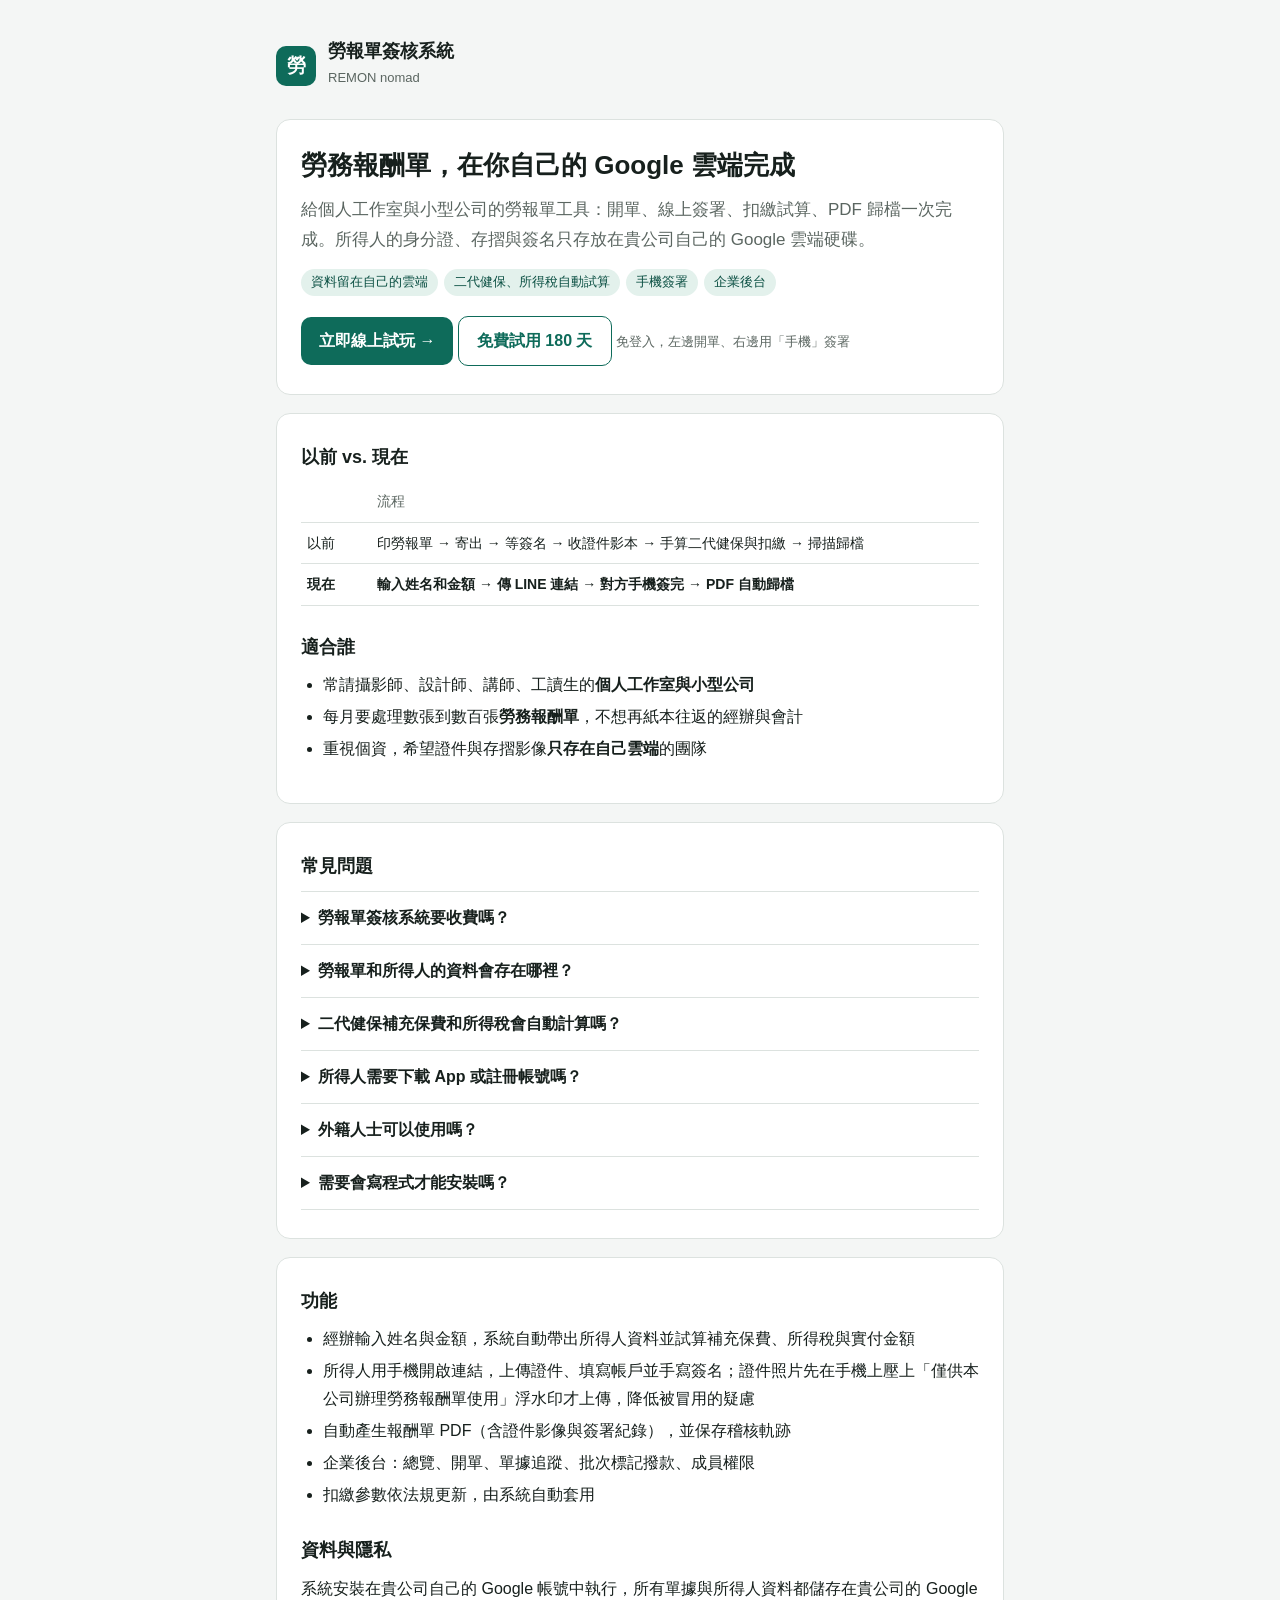
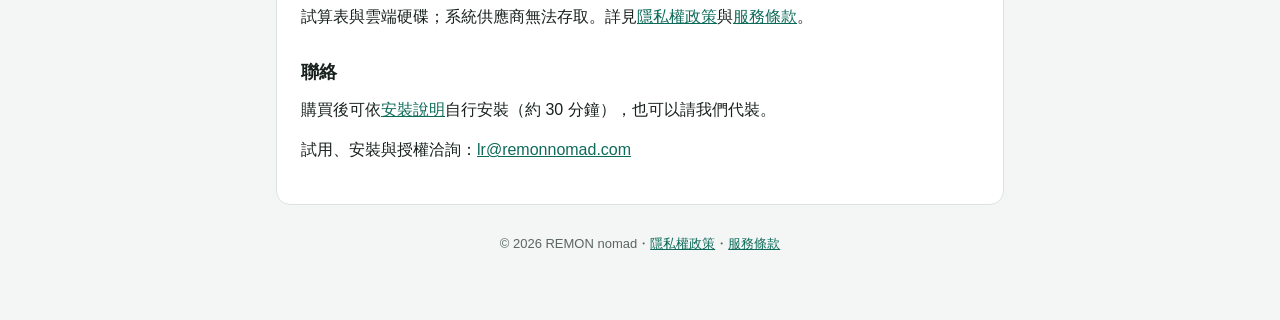
==== index.html @ 8c41e152 "1.60" ====
<!doctype html>
<html lang="zh-Hant">
<head>
<!-- Google tag (gtag.js) -->
<script async src="https://www.googletagmanager.com/gtag/js?id=G-YXK65GPQK0"></script>
<script>
  window.dataLayer = window.dataLayer || [];
  function gtag(){dataLayer.push(arguments);}
  gtag('js', new Date());

  gtag('config', 'G-YXK65GPQK0');
</script>
<meta charset="utf-8">
<meta name="viewport" content="width=device-width,initial-scale=1">
<!-- SEO -->
<title>勞報單簽核系統｜勞務報酬單線上簽署、二代健保與扣繳自動試算</title>
<meta name="description" content="給個人工作室與小型公司的勞務報酬單系統：輸入姓名金額、傳 LINE 連結，所得人手機簽名，二代健保補充保費與所得稅自動試算，PDF 自動歸檔。資料存在自己的 Google 雲端，免費試用 180 天。">
<meta name="robots" content="index,follow">
<link rel="canonical" href="https://hanslintw.github.io/">
<link rel="icon" href="favicon.svg" type="image/svg+xml">
<link rel="apple-touch-icon" href="apple-touch-icon.png">
<meta name="theme-color" content="#0E6B5A">
<meta property="og:type" content="website">
<meta property="og:site_name" content="勞報單簽核系統｜REMON nomad">
<meta property="og:locale" content="zh_TW">
<meta property="og:title" content="勞報單簽核系統｜勞務報酬單線上簽署、二代健保與扣繳自動試算">
<meta property="og:description" content="給個人工作室與小型公司的勞務報酬單系統：輸入姓名金額、傳 LINE 連結，所得人手機簽名，二代健保補充保費與所得稅自動試算，PDF 自動歸檔。資料存在自己的 Google 雲端，免費試用 180 天。">
<meta property="og:url" content="https://hanslintw.github.io/">
<meta property="og:image" content="https://hanslintw.github.io/og-image.png">
<meta property="og:image:width" content="1200">
<meta property="og:image:height" content="630">
<meta name="twitter:card" content="summary_large_image">
<meta name="twitter:title" content="勞報單簽核系統｜勞務報酬單線上簽署、二代健保與扣繳自動試算">
<meta name="twitter:description" content="給個人工作室與小型公司的勞務報酬單系統：輸入姓名金額、傳 LINE 連結，所得人手機簽名，二代健保補充保費與所得稅自動試算，PDF 自動歸檔。資料存在自己的 Google 雲端，免費試用 180 天。">
<meta name="twitter:image" content="https://hanslintw.github.io/og-image.png">
<script type="application/ld+json">{"@context":"https://schema.org","@type":"Organization","name":"REMON nomad","url":"https://hanslintw.github.io/","email":"lr@remonnomad.com","logo":"https://hanslintw.github.io/apple-touch-icon.png"}</script>
<script type="application/ld+json">{"@context":"https://schema.org","@type":"SoftwareApplication","name":"勞報單簽核系統","applicationCategory":"BusinessApplication","operatingSystem":"Web（Google 試算表／Google Apps Script）","url":"https://hanslintw.github.io/","image":"https://hanslintw.github.io/og-image.png","inLanguage":"zh-TW","description":"給個人工作室與小型公司的勞務報酬單系統：線上開單、所得人手機簽署、二代健保補充保費與所得稅自動試算、PDF 自動歸檔，資料存放在自己的 Google 雲端。","offers":{"@type":"Offer","price":"0","priceCurrency":"TWD","description":"免費試用 180 天，每月 20 張"},"publisher":{"@type":"Organization","name":"REMON nomad"}}</script>
<script type="application/ld+json">{"@context":"https://schema.org","@type":"FAQPage","mainEntity":[{"@type":"Question","name":"勞報單簽核系統要收費嗎？","acceptedAnswer":{"@type":"Answer","text":"目前提供 180 天免費試用，期間每月可發送 20 張勞務報酬單。正式方案請來信 lr@remonnomad.com 洽詢。"}},{"@type":"Question","name":"勞報單和所得人的資料會存在哪裡？","acceptedAnswer":{"@type":"Answer","text":"全部存放在貴公司自己的 Google 試算表與 Google 雲端硬碟，包括身分證、存摺影像與簽名。系統供應商無法存取。"}},{"@type":"Question","name":"二代健保補充保費和所得稅會自動計算嗎？","acceptedAnswer":{"@type":"Answer","text":"會。系統依所得類別（執行業務 9A、稿費講演 9B、兼職薪資 50、其他所得 92）與金額，自動判斷是否需要扣繳並試算實付金額；法規參數調整時由系統自動更新。"}},{"@type":"Question","name":"所得人需要下載 App 或註冊帳號嗎？","acceptedAnswer":{"@type":"Answer","text":"不用。所得人用手機打開 LINE 或 Email 收到的連結，就能上傳證件、填寫帳戶並手寫簽名，約 3 分鐘完成。"}},{"@type":"Question","name":"外籍人士可以使用嗎？","acceptedAnswer":{"@type":"Answer","text":"可以。支援居留證統一證號，並由所得人自行申報當年度是否在台居留滿 183 天。"}},{"@type":"Question","name":"需要會寫程式才能安裝嗎？","acceptedAnswer":{"@type":"Answer","text":"不用。依安裝說明操作約 30 分鐘完成，試算表內的安裝精靈會逐步檢查每個步驟；也可以請我們代為安裝。"}}]}</script>
<!-- /SEO -->
<link rel="stylesheet" href="style.css">
</head>
<body>
<div class="wrap">
  <header><div class="mk">勞</div><div><b>勞報單簽核系統</b><span>REMON nomad</span></div></header>

  <section class="card">
    <h1>勞務報酬單，在你自己的 Google 雲端完成</h1>
    <p class="lead">給個人工作室與小型公司的勞報單工具：開單、線上簽署、扣繳試算、PDF 歸檔一次完成。所得人的身分證、存摺與簽名只存放在貴公司自己的 Google 雲端硬碟。</p>
    <span class="pill">資料留在自己的雲端</span><span class="pill">二代健保、所得稅自動試算</span><span class="pill">手機簽署</span><span class="pill">企業後台</span>
    <p style="margin:14px 0 0"><a class="btn" href="demo/">立即線上試玩 →</a> <a class="btn" href="install.html#signup" style="background:#fff;color:var(--c);border:1px solid var(--c)">免費試用 180 天</a> <span style="font-size:13px;color:var(--mute)">免登入，左邊開單、右邊用「手機」簽署</span></p>
  </section>

  <section class="card">
    <h2 style="margin-top:0">以前 vs. 現在</h2>
    <table>
      <tr><th style="width:5em"></th><th>流程</th></tr>
      <tr><td>以前</td><td>印勞報單 → 寄出 → 等簽名 → 收證件影本 → 手算二代健保與扣繳 → 掃描歸檔</td></tr>
      <tr><td><b>現在</b></td><td><b>輸入姓名和金額 → 傳 LINE 連結 → 對方手機簽完 → PDF 自動歸檔</b></td></tr>
    </table>
    <h2>適合誰</h2>
    <ul>
      <li>常請攝影師、設計師、講師、工讀生的<b>個人工作室與小型公司</b></li>
      <li>每月要處理數張到數百張<b>勞務報酬單</b>，不想再紙本往返的經辦與會計</li>
      <li>重視個資，希望證件與存摺影像<b>只存在自己雲端</b>的團隊</li>
    </ul>
  </section>

  <section class="card" id="faq">
    <h2 style="margin-top:0">常見問題</h2>
    <details><summary>勞報單簽核系統要收費嗎？</summary><p>目前提供 180 天免費試用，期間每月可發送 20 張勞務報酬單。正式方案請來信 lr@remonnomad.com 洽詢。</p></details>
    <details><summary>勞報單和所得人的資料會存在哪裡？</summary><p>全部存放在貴公司自己的 Google 試算表與 Google 雲端硬碟，包括身分證、存摺影像與簽名。系統供應商無法存取。</p></details>
    <details><summary>二代健保補充保費和所得稅會自動計算嗎？</summary><p>會。系統依所得類別（執行業務 9A、稿費講演 9B、兼職薪資 50、其他所得 92）與金額，自動判斷是否需要扣繳並試算實付金額；法規參數調整時由系統自動更新。</p></details>
    <details><summary>所得人需要下載 App 或註冊帳號嗎？</summary><p>不用。所得人用手機打開 LINE 或 Email 收到的連結，就能上傳證件、填寫帳戶並手寫簽名，約 3 分鐘完成。</p></details>
    <details><summary>外籍人士可以使用嗎？</summary><p>可以。支援居留證統一證號，並由所得人自行申報當年度是否在台居留滿 183 天。</p></details>
    <details><summary>需要會寫程式才能安裝嗎？</summary><p>不用。依<a href="install.html">安裝說明</a>操作約 30 分鐘完成，試算表內的安裝精靈會逐步檢查每個步驟；也可以請我們代為安裝。</p></details>
  </section>

  <section class="card">
    <h2>功能</h2>
    <ul>
      <li>經辦輸入姓名與金額，系統自動帶出所得人資料並試算補充保費、所得稅與實付金額</li>
      <li>所得人用手機開啟連結，上傳證件、填寫帳戶並手寫簽名；證件照片先在手機上壓上「僅供本公司辦理勞務報酬單使用」浮水印才上傳，降低被冒用的疑慮</li>
      <li>自動產生報酬單 PDF（含證件影像與簽署紀錄），並保存稽核軌跡</li>
      <li>企業後台：總覽、開單、單據追蹤、批次標記撥款、成員權限</li>
      <li>扣繳參數依法規更新，由系統自動套用</li>
    </ul>
    <h2>資料與隱私</h2>
    <p>系統安裝在貴公司自己的 Google 帳號中執行，所有單據與所得人資料都儲存在貴公司的 Google 試算表與雲端硬碟；系統供應商無法存取。詳見<a href="privacy.html">隱私權政策</a>與<a href="terms.html">服務條款</a>。</p>
    <h2 id="contact">聯絡</h2>
    <p>購買後可依<a href="install.html">安裝說明</a>自行安裝（約 30 分鐘），也可以請我們代裝。</p>
    <p>試用、安裝與授權洽詢：<a href="mailto:lr@remonnomad.com">lr@remonnomad.com</a></p>
  </section>

  <footer>© 2026 REMON nomad・<a href="privacy.html">隱私權政策</a>・<a href="terms.html">服務條款</a></footer>
</div>
</body>
</html>
---- style.css ----
:root{--c:#0E6B5A;--ink:#17201D;--mute:#5B6661;--line:#DCE2DF;--bg:#F4F6F5;--tint:#E3F1EC}
*{box-sizing:border-box}
body{margin:0;background:var(--bg);color:var(--ink);font:16px/1.75 "Noto Sans TC",-apple-system,"PingFang TC","Microsoft JhengHei",sans-serif}
.wrap{max-width:760px;margin:0 auto;padding:40px 16px 64px}
header{display:flex;align-items:center;gap:12px;margin-bottom:28px}
.mk{width:40px;height:40px;border-radius:10px;background:var(--c);color:#fff;display:flex;align-items:center;justify-content:center;font-weight:700;font-size:19px}
header b{font-size:18px;display:block;line-height:1.3}header span{font-size:13px;color:var(--mute)}
.card{background:#fff;border:1px solid var(--line);border-radius:14px;padding:28px 24px;margin-bottom:18px}
h1{font-size:26px;line-height:1.35;margin:0 0 12px}h2{font-size:18px;margin:26px 0 8px}h2:first-child{margin-top:0}
p{margin:0 0 12px}ul{margin:0 0 12px;padding-left:22px}li{margin:4px 0}
.lead{font-size:17px;color:var(--mute)}
.pill{display:inline-block;background:var(--tint);color:#0A4F42;border-radius:999px;padding:2px 10px;font-size:13px;margin:0 6px 6px 0}
a{color:var(--c)}footer{font-size:13px;color:var(--mute);text-align:center;margin-top:28px}
table{border-collapse:collapse;width:100%;font-size:14px;margin:6px 0 14px}td,th{border-bottom:1px solid var(--line);padding:8px 6px;text-align:left;vertical-align:top}th{color:var(--mute);font-weight:500}

.btn{display:inline-block;background:var(--c);color:#fff;text-decoration:none;border-radius:10px;padding:10px 18px;font-weight:600}.btn:hover{opacity:.92}
details{border-top:1px solid var(--line);padding:12px 0}details:last-child{border-bottom:1px solid var(--line)}summary{cursor:pointer;font-weight:600;list-style-position:inside}details p{margin:8px 0 0;color:var(--mute)}
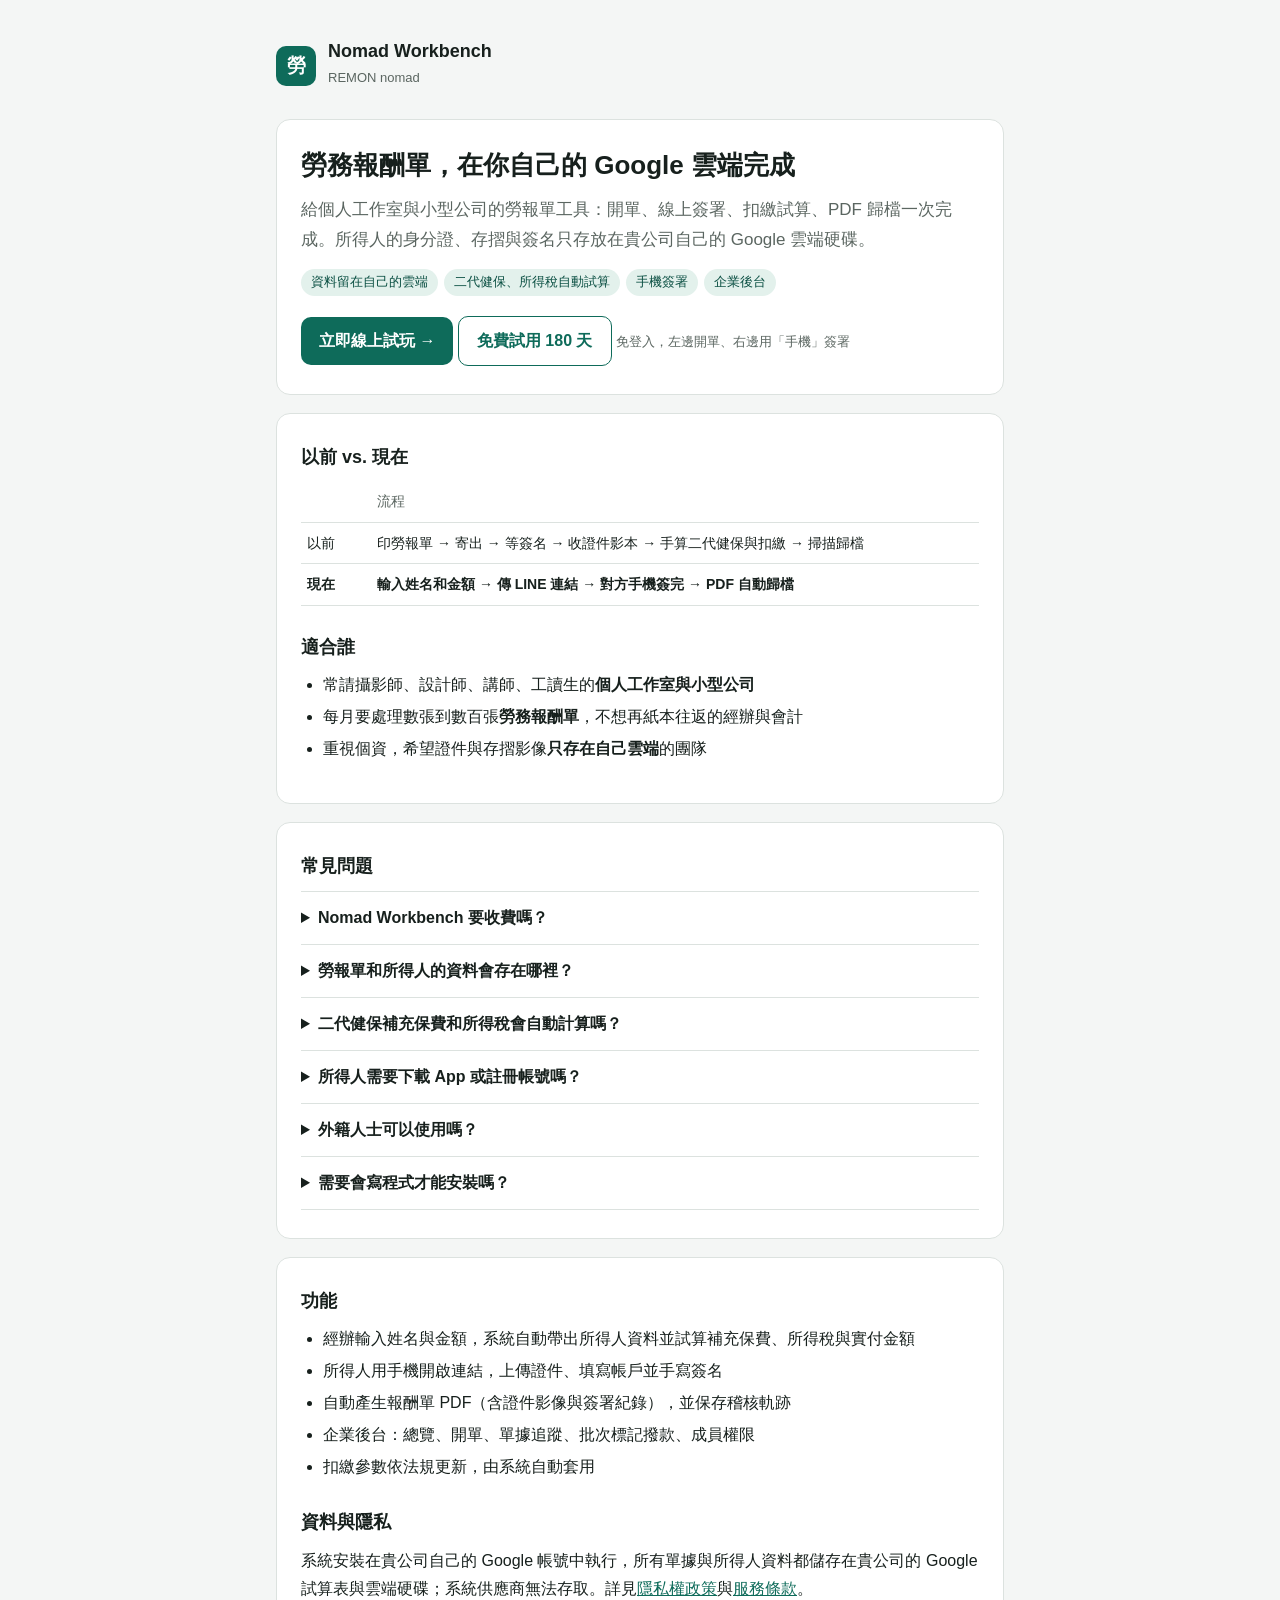
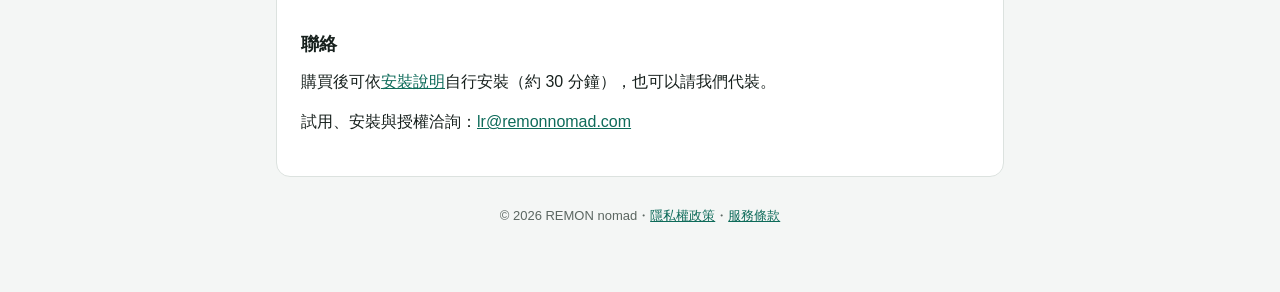
==== commit 66a34182: "更名" ====
--- a/index.html
+++ b/index.html
@@ -13,7 +13,7 @@
 <meta charset="utf-8">
 <meta name="viewport" content="width=device-width,initial-scale=1">
 <!-- SEO -->
-<title>勞報單簽核系統｜勞務報酬單線上簽署、二代健保與扣繳自動試算</title>
+<title>Nomad Workbench｜勞務報酬單線上簽署、二代健保與扣繳自動試算</title>
 <meta name="description" content="給個人工作室與小型公司的勞務報酬單系統：輸入姓名金額、傳 LINE 連結，所得人手機簽名，二代健保補充保費與所得稅自動試算，PDF 自動歸檔。資料存在自己的 Google 雲端，免費試用 180 天。">
 <meta name="robots" content="index,follow">
 <link rel="canonical" href="https://hanslintw.github.io/">
@@ -21,27 +21,27 @@
 <link rel="apple-touch-icon" href="apple-touch-icon.png">
 <meta name="theme-color" content="#0E6B5A">
 <meta property="og:type" content="website">
-<meta property="og:site_name" content="勞報單簽核系統｜REMON nomad">
+<meta property="og:site_name" content="Nomad Workbench｜REMON nomad">
 <meta property="og:locale" content="zh_TW">
-<meta property="og:title" content="勞報單簽核系統｜勞務報酬單線上簽署、二代健保與扣繳自動試算">
+<meta property="og:title" content="Nomad Workbench｜勞務報酬單線上簽署、二代健保與扣繳自動試算">
 <meta property="og:description" content="給個人工作室與小型公司的勞務報酬單系統：輸入姓名金額、傳 LINE 連結，所得人手機簽名，二代健保補充保費與所得稅自動試算，PDF 自動歸檔。資料存在自己的 Google 雲端，免費試用 180 天。">
 <meta property="og:url" content="https://hanslintw.github.io/">
 <meta property="og:image" content="https://hanslintw.github.io/og-image.png">
 <meta property="og:image:width" content="1200">
 <meta property="og:image:height" content="630">
 <meta name="twitter:card" content="summary_large_image">
-<meta name="twitter:title" content="勞報單簽核系統｜勞務報酬單線上簽署、二代健保與扣繳自動試算">
+<meta name="twitter:title" content="Nomad Workbench｜勞務報酬單線上簽署、二代健保與扣繳自動試算">
 <meta name="twitter:description" content="給個人工作室與小型公司的勞務報酬單系統：輸入姓名金額、傳 LINE 連結，所得人手機簽名，二代健保補充保費與所得稅自動試算，PDF 自動歸檔。資料存在自己的 Google 雲端，免費試用 180 天。">
 <meta name="twitter:image" content="https://hanslintw.github.io/og-image.png">
 <script type="application/ld+json">{"@context":"https://schema.org","@type":"Organization","name":"REMON nomad","url":"https://hanslintw.github.io/","email":"lr@remonnomad.com","logo":"https://hanslintw.github.io/apple-touch-icon.png"}</script>
-<script type="application/ld+json">{"@context":"https://schema.org","@type":"SoftwareApplication","name":"勞報單簽核系統","applicationCategory":"BusinessApplication","operatingSystem":"Web（Google 試算表／Google Apps Script）","url":"https://hanslintw.github.io/","image":"https://hanslintw.github.io/og-image.png","inLanguage":"zh-TW","description":"給個人工作室與小型公司的勞務報酬單系統：線上開單、所得人手機簽署、二代健保補充保費與所得稅自動試算、PDF 自動歸檔，資料存放在自己的 Google 雲端。","offers":{"@type":"Offer","price":"0","priceCurrency":"TWD","description":"免費試用 180 天，每月 20 張"},"publisher":{"@type":"Organization","name":"REMON nomad"}}</script>
-<script type="application/ld+json">{"@context":"https://schema.org","@type":"FAQPage","mainEntity":[{"@type":"Question","name":"勞報單簽核系統要收費嗎？","acceptedAnswer":{"@type":"Answer","text":"目前提供 180 天免費試用，期間每月可發送 20 張勞務報酬單。正式方案請來信 lr@remonnomad.com 洽詢。"}},{"@type":"Question","name":"勞報單和所得人的資料會存在哪裡？","acceptedAnswer":{"@type":"Answer","text":"全部存放在貴公司自己的 Google 試算表與 Google 雲端硬碟，包括身分證、存摺影像與簽名。系統供應商無法存取。"}},{"@type":"Question","name":"二代健保補充保費和所得稅會自動計算嗎？","acceptedAnswer":{"@type":"Answer","text":"會。系統依所得類別（執行業務 9A、稿費講演 9B、兼職薪資 50、其他所得 92）與金額，自動判斷是否需要扣繳並試算實付金額；法規參數調整時由系統自動更新。"}},{"@type":"Question","name":"所得人需要下載 App 或註冊帳號嗎？","acceptedAnswer":{"@type":"Answer","text":"不用。所得人用手機打開 LINE 或 Email 收到的連結，就能上傳證件、填寫帳戶並手寫簽名，約 3 分鐘完成。"}},{"@type":"Question","name":"外籍人士可以使用嗎？","acceptedAnswer":{"@type":"Answer","text":"可以。支援居留證統一證號，並由所得人自行申報當年度是否在台居留滿 183 天。"}},{"@type":"Question","name":"需要會寫程式才能安裝嗎？","acceptedAnswer":{"@type":"Answer","text":"不用。依安裝說明操作約 30 分鐘完成，試算表內的安裝精靈會逐步檢查每個步驟；也可以請我們代為安裝。"}}]}</script>
+<script type="application/ld+json">{"@context":"https://schema.org","@type":"SoftwareApplication","name":"Nomad Workbench","applicationCategory":"BusinessApplication","operatingSystem":"Web（Google 試算表／Google Apps Script）","url":"https://hanslintw.github.io/","image":"https://hanslintw.github.io/og-image.png","inLanguage":"zh-TW","description":"給個人工作室與小型公司的勞務報酬單系統：線上開單、所得人手機簽署、二代健保補充保費與所得稅自動試算、PDF 自動歸檔，資料存放在自己的 Google 雲端。","offers":{"@type":"Offer","price":"0","priceCurrency":"TWD","description":"免費試用 180 天，每月 20 張"},"publisher":{"@type":"Organization","name":"REMON nomad"}}</script>
+<script type="application/ld+json">{"@context":"https://schema.org","@type":"FAQPage","mainEntity":[{"@type":"Question","name":"Nomad Workbench 要收費嗎？","acceptedAnswer":{"@type":"Answer","text":"目前提供 180 天免費試用，期間每月可發送 20 張勞務報酬單。正式方案請來信 lr@remonnomad.com 洽詢。"}},{"@type":"Question","name":"勞報單和所得人的資料會存在哪裡？","acceptedAnswer":{"@type":"Answer","text":"全部存放在貴公司自己的 Google 試算表與 Google 雲端硬碟，包括身分證、存摺影像與簽名。系統供應商無法存取。"}},{"@type":"Question","name":"二代健保補充保費和所得稅會自動計算嗎？","acceptedAnswer":{"@type":"Answer","text":"會。系統依所得類別（執行業務 9A、稿費講演 9B、兼職薪資 50、其他所得 92）與金額，自動判斷是否需要扣繳並試算實付金額；法規參數調整時由系統自動更新。"}},{"@type":"Question","name":"所得人需要下載 App 或註冊帳號嗎？","acceptedAnswer":{"@type":"Answer","text":"不用。所得人用手機打開 LINE 或 Email 收到的連結，就能上傳證件、填寫帳戶並手寫簽名，約 3 分鐘完成。"}},{"@type":"Question","name":"外籍人士可以使用嗎？","acceptedAnswer":{"@type":"Answer","text":"可以。支援居留證統一證號，並由所得人自行申報當年度是否在台居留滿 183 天。"}},{"@type":"Question","name":"需要會寫程式才能安裝嗎？","acceptedAnswer":{"@type":"Answer","text":"不用。依安裝說明操作約 30 分鐘完成，試算表內的安裝精靈會逐步檢查每個步驟；也可以請我們代為安裝。"}}]}</script>
 <!-- /SEO -->
 <link rel="stylesheet" href="style.css">
 </head>
 <body>
 <div class="wrap">
-  <header><div class="mk">勞</div><div><b>勞報單簽核系統</b><span>REMON nomad</span></div></header>
+  <header><div class="mk">勞</div><div><b>Nomad Workbench</b><span>REMON nomad</span></div></header>
 
   <section class="card">
     <h1>勞務報酬單，在你自己的 Google 雲端完成</h1>
@@ -67,7 +67,7 @@
 
   <section class="card" id="faq">
     <h2 style="margin-top:0">常見問題</h2>
-    <details><summary>勞報單簽核系統要收費嗎？</summary><p>目前提供 180 天免費試用，期間每月可發送 20 張勞務報酬單。正式方案請來信 lr@remonnomad.com 洽詢。</p></details>
+    <details><summary>Nomad Workbench 要收費嗎？</summary><p>目前提供 180 天免費試用，期間每月可發送 20 張勞務報酬單。正式方案請來信 lr@remonnomad.com 洽詢。</p></details>
     <details><summary>勞報單和所得人的資料會存在哪裡？</summary><p>全部存放在貴公司自己的 Google 試算表與 Google 雲端硬碟，包括身分證、存摺影像與簽名。系統供應商無法存取。</p></details>
     <details><summary>二代健保補充保費和所得稅會自動計算嗎？</summary><p>會。系統依所得類別（執行業務 9A、稿費講演 9B、兼職薪資 50、其他所得 92）與金額，自動判斷是否需要扣繳並試算實付金額；法規參數調整時由系統自動更新。</p></details>
     <details><summary>所得人需要下載 App 或註冊帳號嗎？</summary><p>不用。所得人用手機打開 LINE 或 Email 收到的連結，就能上傳證件、填寫帳戶並手寫簽名，約 3 分鐘完成。</p></details>
@@ -79,7 +79,7 @@
     <h2>功能</h2>
     <ul>
       <li>經辦輸入姓名與金額，系統自動帶出所得人資料並試算補充保費、所得稅與實付金額</li>
-      <li>所得人用手機開啟連結，上傳證件、填寫帳戶並手寫簽名；證件照片先在手機上壓上「僅供本公司辦理勞務報酬單使用」浮水印才上傳，降低被冒用的疑慮</li>
+      <li>所得人用手機開啟連結，上傳證件、填寫帳戶並手寫簽名</li>
       <li>自動產生報酬單 PDF（含證件影像與簽署紀錄），並保存稽核軌跡</li>
       <li>企業後台：總覽、開單、單據追蹤、批次標記撥款、成員權限</li>
       <li>扣繳參數依法規更新，由系統自動套用</li>
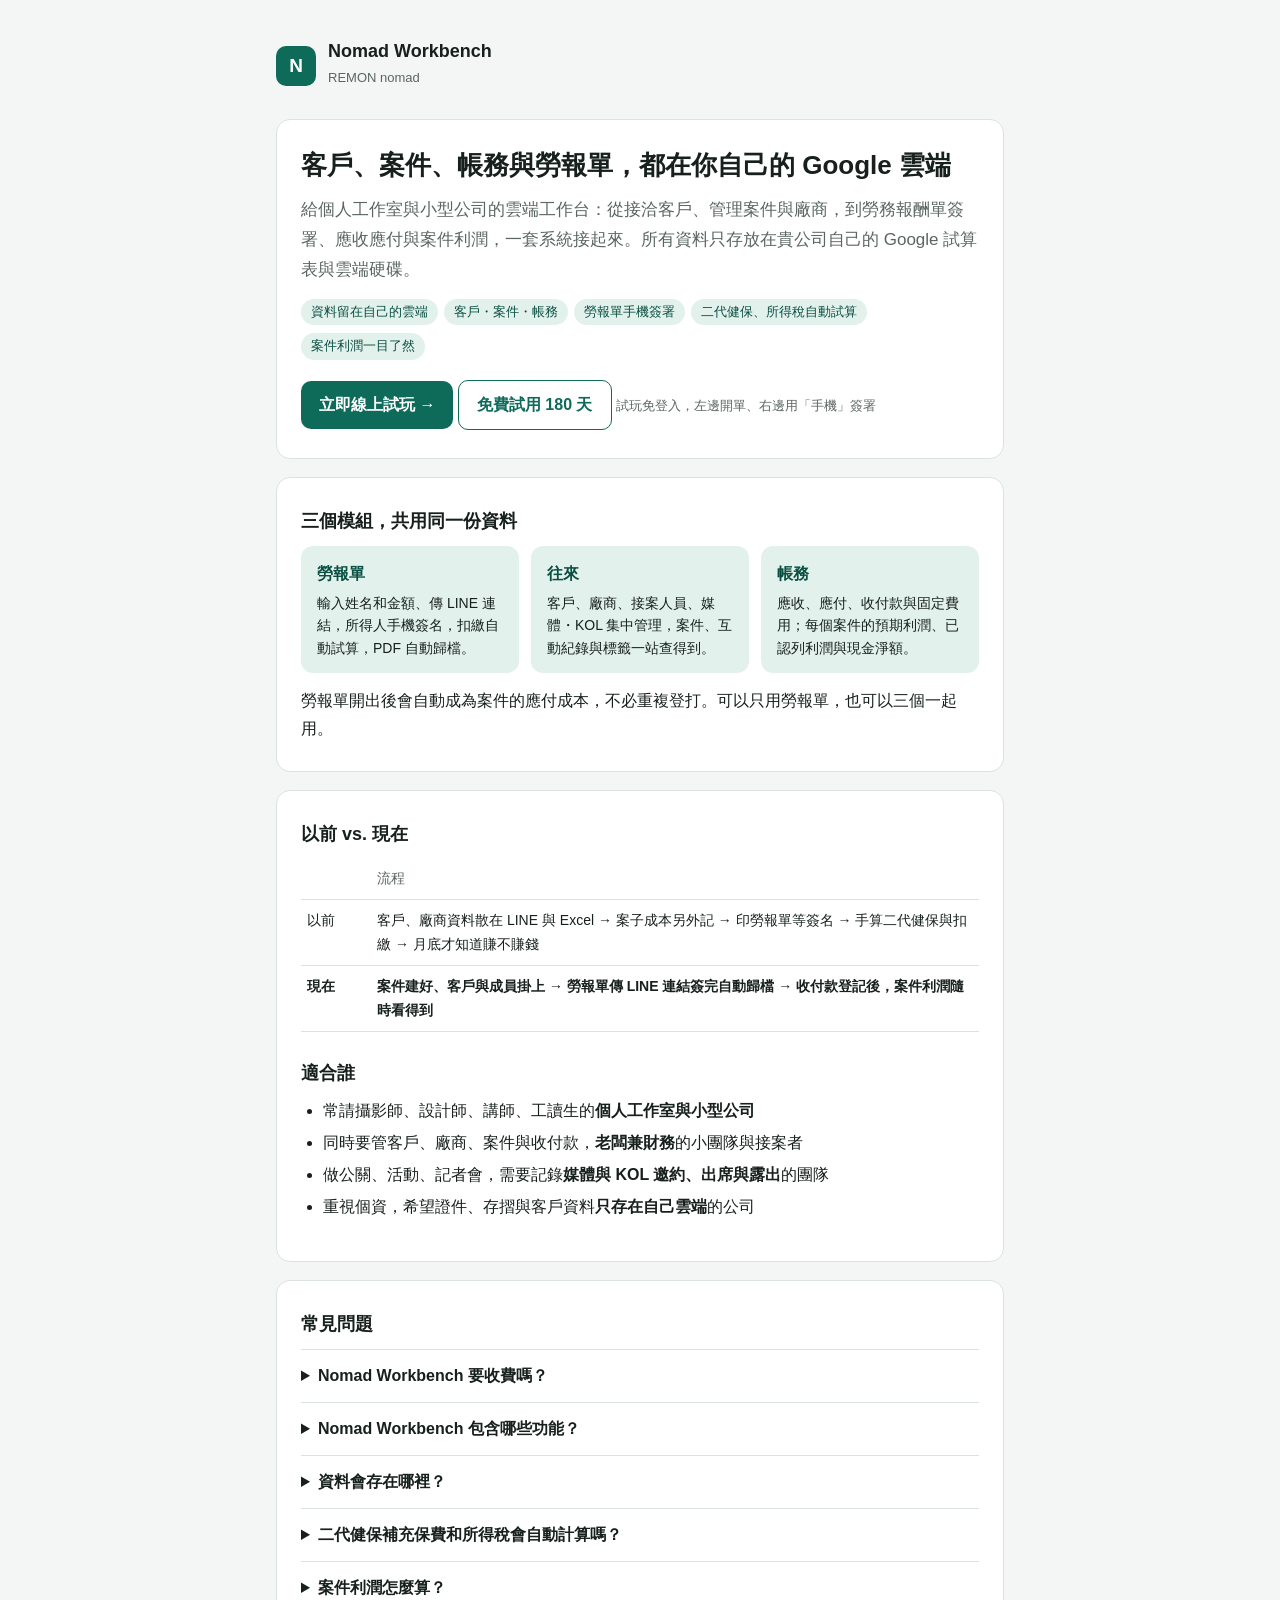
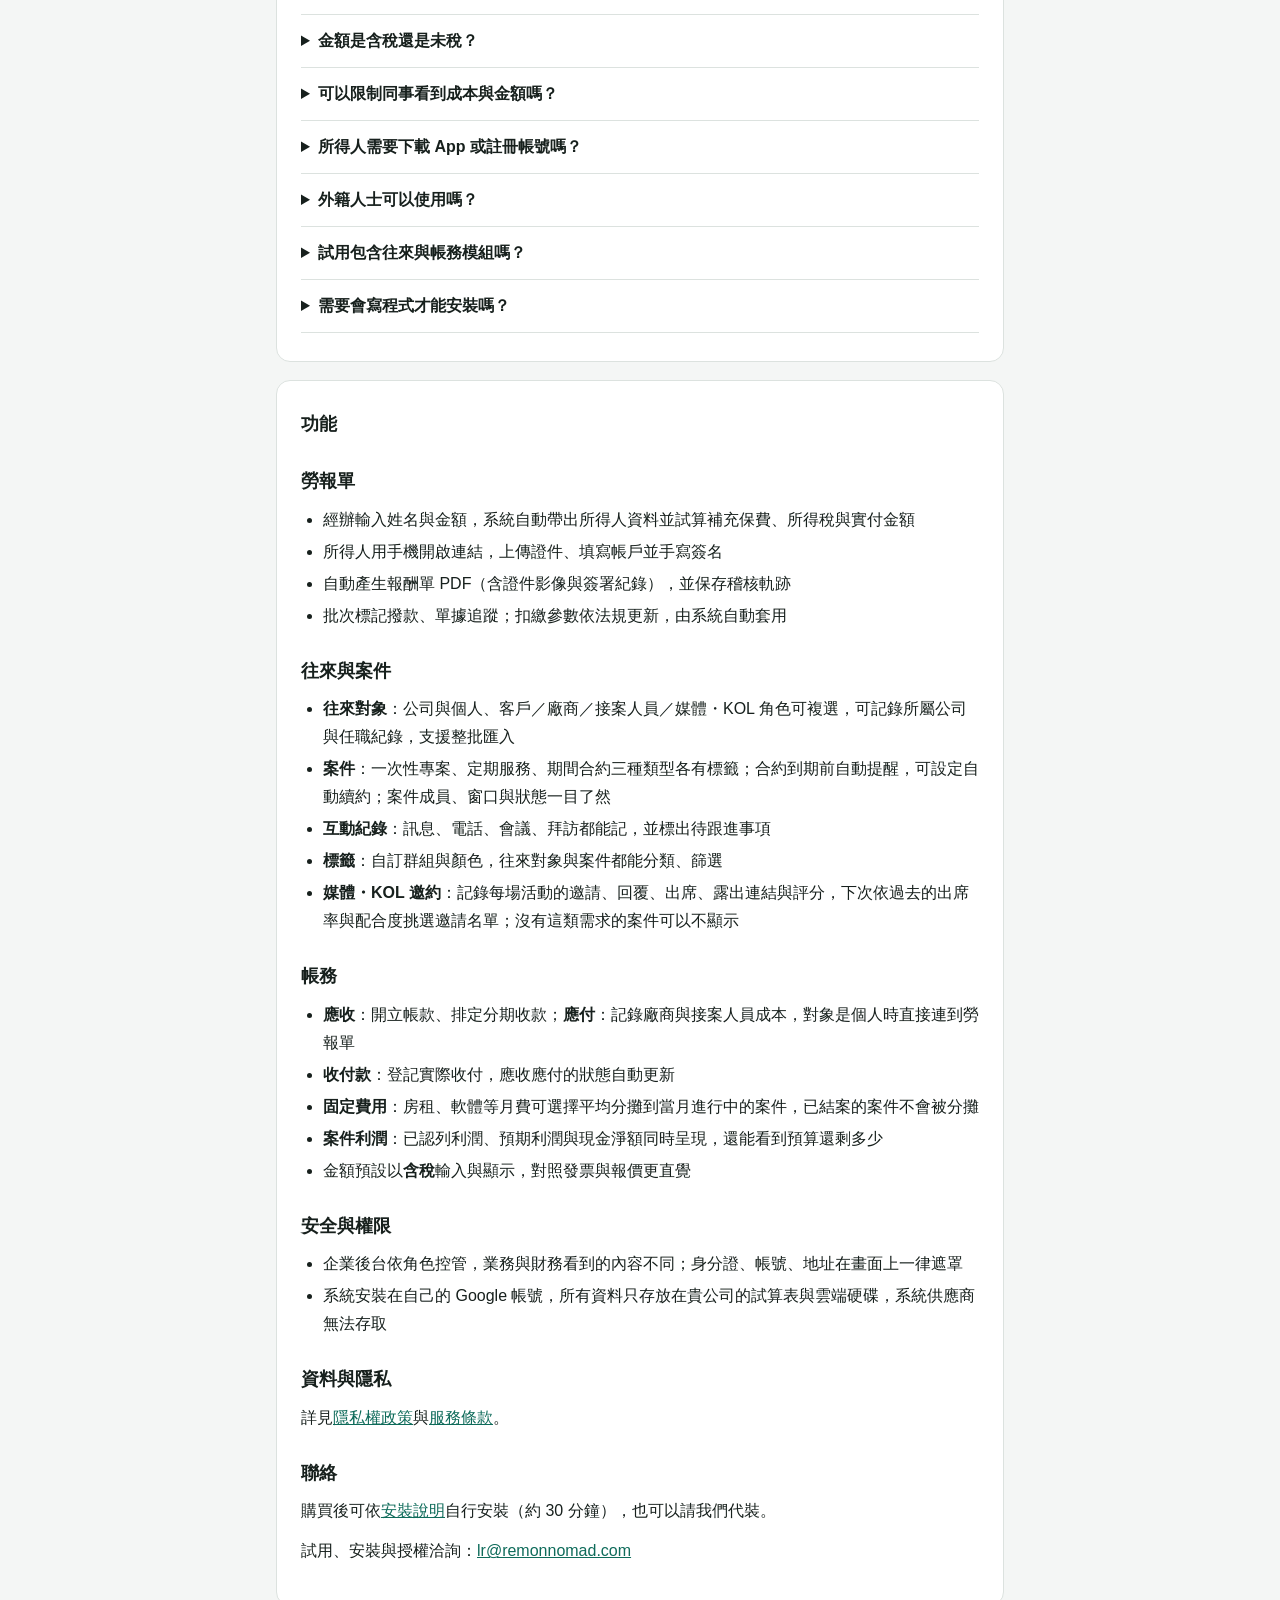
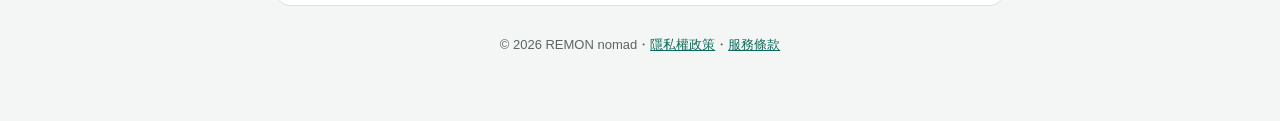
==== commit 0ccd83c4: "更新" ====
--- a/index.html
+++ b/index.html
@@ -13,8 +13,8 @@
 <meta charset="utf-8">
 <meta name="viewport" content="width=device-width,initial-scale=1">
 <!-- SEO -->
-<title>Nomad Workbench｜勞務報酬單線上簽署、二代健保與扣繳自動試算</title>
-<meta name="description" content="給個人工作室與小型公司的勞務報酬單系統：輸入姓名金額、傳 LINE 連結，所得人手機簽名，二代健保補充保費與所得稅自動試算，PDF 自動歸檔。資料存在自己的 Google 雲端，免費試用 180 天。">
+<title>Nomad Workbench｜勞務報酬單、客戶案件與帳務管理，資料都在自己的 Google 雲端</title>
+<meta name="description" content="給個人工作室與小型公司的雲端工作台：勞務報酬單線上簽署與二代健保、扣繳自動試算，加上客戶與廠商往來、案件管理、媒體・KOL 邀約、應收應付與案件利潤。資料存在自己的 Google 雲端，免費試用 180 天。">
 <meta name="robots" content="index,follow">
 <link rel="canonical" href="https://hanslintw.github.io/">
 <link rel="icon" href="favicon.svg" type="image/svg+xml">
@@ -23,69 +23,106 @@
 <meta property="og:type" content="website">
 <meta property="og:site_name" content="Nomad Workbench｜REMON nomad">
 <meta property="og:locale" content="zh_TW">
-<meta property="og:title" content="Nomad Workbench｜勞務報酬單線上簽署、二代健保與扣繳自動試算">
-<meta property="og:description" content="給個人工作室與小型公司的勞務報酬單系統：輸入姓名金額、傳 LINE 連結，所得人手機簽名，二代健保補充保費與所得稅自動試算，PDF 自動歸檔。資料存在自己的 Google 雲端，免費試用 180 天。">
+<meta property="og:title" content="Nomad Workbench｜勞務報酬單、客戶案件與帳務管理，資料都在自己的 Google 雲端">
+<meta property="og:description" content="給個人工作室與小型公司的雲端工作台：勞務報酬單線上簽署與二代健保、扣繳自動試算，加上客戶與廠商往來、案件管理、媒體・KOL 邀約、應收應付與案件利潤。資料存在自己的 Google 雲端，免費試用 180 天。">
 <meta property="og:url" content="https://hanslintw.github.io/">
 <meta property="og:image" content="https://hanslintw.github.io/og-image.png">
 <meta property="og:image:width" content="1200">
 <meta property="og:image:height" content="630">
 <meta name="twitter:card" content="summary_large_image">
-<meta name="twitter:title" content="Nomad Workbench｜勞務報酬單線上簽署、二代健保與扣繳自動試算">
-<meta name="twitter:description" content="給個人工作室與小型公司的勞務報酬單系統：輸入姓名金額、傳 LINE 連結，所得人手機簽名，二代健保補充保費與所得稅自動試算，PDF 自動歸檔。資料存在自己的 Google 雲端，免費試用 180 天。">
+<meta name="twitter:title" content="Nomad Workbench｜勞務報酬單、客戶案件與帳務管理，資料都在自己的 Google 雲端">
+<meta name="twitter:description" content="給個人工作室與小型公司的雲端工作台：勞務報酬單線上簽署與二代健保、扣繳自動試算，加上客戶與廠商往來、案件管理、媒體・KOL 邀約、應收應付與案件利潤。資料存在自己的 Google 雲端，免費試用 180 天。">
 <meta name="twitter:image" content="https://hanslintw.github.io/og-image.png">
 <script type="application/ld+json">{"@context":"https://schema.org","@type":"Organization","name":"REMON nomad","url":"https://hanslintw.github.io/","email":"lr@remonnomad.com","logo":"https://hanslintw.github.io/apple-touch-icon.png"}</script>
-<script type="application/ld+json">{"@context":"https://schema.org","@type":"SoftwareApplication","name":"Nomad Workbench","applicationCategory":"BusinessApplication","operatingSystem":"Web（Google 試算表／Google Apps Script）","url":"https://hanslintw.github.io/","image":"https://hanslintw.github.io/og-image.png","inLanguage":"zh-TW","description":"給個人工作室與小型公司的勞務報酬單系統：線上開單、所得人手機簽署、二代健保補充保費與所得稅自動試算、PDF 自動歸檔，資料存放在自己的 Google 雲端。","offers":{"@type":"Offer","price":"0","priceCurrency":"TWD","description":"免費試用 180 天，每月 20 張"},"publisher":{"@type":"Organization","name":"REMON nomad"}}</script>
-<script type="application/ld+json">{"@context":"https://schema.org","@type":"FAQPage","mainEntity":[{"@type":"Question","name":"Nomad Workbench 要收費嗎？","acceptedAnswer":{"@type":"Answer","text":"目前提供 180 天免費試用，期間每月可發送 20 張勞務報酬單。正式方案請來信 lr@remonnomad.com 洽詢。"}},{"@type":"Question","name":"勞報單和所得人的資料會存在哪裡？","acceptedAnswer":{"@type":"Answer","text":"全部存放在貴公司自己的 Google 試算表與 Google 雲端硬碟，包括身分證、存摺影像與簽名。系統供應商無法存取。"}},{"@type":"Question","name":"二代健保補充保費和所得稅會自動計算嗎？","acceptedAnswer":{"@type":"Answer","text":"會。系統依所得類別（執行業務 9A、稿費講演 9B、兼職薪資 50、其他所得 92）與金額，自動判斷是否需要扣繳並試算實付金額；法規參數調整時由系統自動更新。"}},{"@type":"Question","name":"所得人需要下載 App 或註冊帳號嗎？","acceptedAnswer":{"@type":"Answer","text":"不用。所得人用手機打開 LINE 或 Email 收到的連結，就能上傳證件、填寫帳戶並手寫簽名，約 3 分鐘完成。"}},{"@type":"Question","name":"外籍人士可以使用嗎？","acceptedAnswer":{"@type":"Answer","text":"可以。支援居留證統一證號，並由所得人自行申報當年度是否在台居留滿 183 天。"}},{"@type":"Question","name":"需要會寫程式才能安裝嗎？","acceptedAnswer":{"@type":"Answer","text":"不用。依安裝說明操作約 30 分鐘完成，試算表內的安裝精靈會逐步檢查每個步驟；也可以請我們代為安裝。"}}]}</script>
+<script type="application/ld+json">{"@context":"https://schema.org","@type":"SoftwareApplication","name":"Nomad Workbench","applicationCategory":"BusinessApplication","operatingSystem":"Web（Google 試算表／Google Apps Script）","url":"https://hanslintw.github.io/","image":"https://hanslintw.github.io/og-image.png","inLanguage":"zh-TW","description":"給個人工作室與小型公司的雲端工作台：勞務報酬單線上簽署與二代健保、扣繳自動試算，加上客戶與廠商往來、案件管理、媒體・KOL 邀約、應收應付與案件利潤。資料存在自己的 Google 雲端，免費試用 180 天。","featureList":["勞務報酬單線上簽署","二代健保補充保費與所得稅自動試算","客戶、廠商、接案人員往來管理","案件管理（專案、定期服務、期間合約）","媒體・KOL 邀約與合作紀錄","應收、應付與收付款","案件預期利潤與現金淨額","資料存放在自己的 Google 雲端"],"offers":{"@type":"Offer","price":"0","priceCurrency":"TWD","description":"免費試用 180 天，勞報單每月 20 張"},"publisher":{"@type":"Organization","name":"REMON nomad"}}</script>
+<script type="application/ld+json">{"@context":"https://schema.org","@type":"FAQPage","mainEntity":[{"@type":"Question","name":"Nomad Workbench 要收費嗎？","acceptedAnswer":{"@type":"Answer","text":"目前提供 180 天免費試用，期間勞報單每月可發送 20 張。正式方案請來信 lr@remonnomad.com 洽詢。"}},{"@type":"Question","name":"Nomad Workbench 包含哪些功能？","acceptedAnswer":{"@type":"Answer","text":"分成三個模組：勞報單（開單、手機簽署、扣繳試算、PDF 歸檔）、往來（客戶、廠商、接案人員與媒體・KOL 名單，案件與互動紀錄、標籤）、帳務（應收、應付、收付款、固定費用與案件利潤）。三個模組共用同一份資料，勞報單開出後會自動成為案件的應付成本。"}},{"@type":"Question","name":"資料會存在哪裡？","acceptedAnswer":{"@type":"Answer","text":"全部存放在貴公司自己的 Google 試算表與 Google 雲端硬碟，包括客戶與往來對象資料、案件與帳款、所得人的身分證、存摺影像與簽名。系統供應商無法存取。"}},{"@type":"Question","name":"二代健保補充保費和所得稅會自動計算嗎？","acceptedAnswer":{"@type":"Answer","text":"會。系統依所得類別（執行業務 9A、稿費講演 9B、兼職薪資 50、其他所得 92）與金額，自動判斷是否需要扣繳並試算實付金額；法規參數調整時由系統自動更新。"}},{"@type":"Question","name":"案件利潤怎麼算？","acceptedAnswer":{"@type":"Answer","text":"每個案件會同時顯示三種數字：已認列利潤（已開立帳款的收入扣掉成本）、預期利潤（含已排定的收款與預計成本，更接近最後會賺多少），以及現金淨額（實際收到與付出的錢）。固定費用可以平均分攤到當月進行中的案件。"}},{"@type":"Question","name":"金額是含稅還是未稅？","acceptedAnswer":{"@type":"Answer","text":"後台的金額預設以含稅顯示與輸入，容易對照發票與報價；系統內部以未稅記帳，利潤與毛利率以未稅計算。外國廠商等免營業稅的帳款可個別設定。"}},{"@type":"Question","name":"可以限制同事看到成本與金額嗎？","acceptedAnswer":{"@type":"Answer","text":"可以。後台依角色控管：例如業務可以管理客戶與案件，但看不到報價成本與帳務；財務與管理員才能看金額與利潤。"}},{"@type":"Question","name":"所得人需要下載 App 或註冊帳號嗎？","acceptedAnswer":{"@type":"Answer","text":"不用。所得人用手機打開 LINE 或 Email 收到的連結，就能上傳證件、填寫帳戶並手寫簽名，約 3 分鐘完成。"}},{"@type":"Question","name":"外籍人士可以使用嗎？","acceptedAnswer":{"@type":"Answer","text":"可以。支援居留證統一證號，並由所得人自行申報當年度是否在台居留滿 183 天。"}},{"@type":"Question","name":"試用包含往來與帳務模組嗎？","acceptedAnswer":{"@type":"Answer","text":"試用金鑰預設開通勞報單模組。想一起試用「往來」與「帳務」，請來信 lr@remonnomad.com 告知，我們會為你的試用金鑰加開。"}},{"@type":"Question","name":"需要會寫程式才能安裝嗎？","acceptedAnswer":{"@type":"Answer","text":"不用。依安裝說明操作約 30 分鐘完成，試算表內的安裝精靈會逐步檢查每個步驟；也可以請我們代為安裝。"}}]}</script>
 <!-- /SEO -->
 <link rel="stylesheet" href="style.css">
 </head>
 <body>
 <div class="wrap">
-  <header><div class="mk">勞</div><div><b>Nomad Workbench</b><span>REMON nomad</span></div></header>
+  <header><div class="mk">N</div><div><b>Nomad Workbench</b><span>REMON nomad</span></div></header>
 
   <section class="card">
-    <h1>勞務報酬單，在你自己的 Google 雲端完成</h1>
-    <p class="lead">給個人工作室與小型公司的勞報單工具：開單、線上簽署、扣繳試算、PDF 歸檔一次完成。所得人的身分證、存摺與簽名只存放在貴公司自己的 Google 雲端硬碟。</p>
-    <span class="pill">資料留在自己的雲端</span><span class="pill">二代健保、所得稅自動試算</span><span class="pill">手機簽署</span><span class="pill">企業後台</span>
-    <p style="margin:14px 0 0"><a class="btn" href="demo/">立即線上試玩 →</a> <a class="btn" href="install.html#signup" style="background:#fff;color:var(--c);border:1px solid var(--c)">免費試用 180 天</a> <span style="font-size:13px;color:var(--mute)">免登入，左邊開單、右邊用「手機」簽署</span></p>
+    <h1>客戶、案件、帳務與勞報單，都在你自己的 Google 雲端</h1>
+    <p class="lead">給個人工作室與小型公司的雲端工作台：從接洽客戶、管理案件與廠商，到勞務報酬單簽署、應收應付與案件利潤，一套系統接起來。所有資料只存放在貴公司自己的 Google 試算表與雲端硬碟。</p>
+    <span class="pill">資料留在自己的雲端</span><span class="pill">客戶・案件・帳務</span><span class="pill">勞報單手機簽署</span><span class="pill">二代健保、所得稅自動試算</span><span class="pill">案件利潤一目了然</span>
+    <p style="margin:14px 0 0"><a class="btn" href="demo/">立即線上試玩 →</a> <a class="btn" href="install.html#signup" style="background:#fff;color:var(--c);border:1px solid var(--c)">免費試用 180 天</a> <span style="font-size:13px;color:var(--mute)">試玩免登入，左邊開單、右邊用「手機」簽署</span></p>
+  </section>
+
+  <section class="card" id="modules">
+    <h2 style="margin-top:0">三個模組，共用同一份資料</h2>
+    <div class="mods">
+      <div><b>勞報單</b><p>輸入姓名和金額、傳 LINE 連結，所得人手機簽名，扣繳自動試算，PDF 自動歸檔。</p></div>
+      <div><b>往來</b><p>客戶、廠商、接案人員、媒體・KOL 集中管理，案件、互動紀錄與標籤一站查得到。</p></div>
+      <div><b>帳務</b><p>應收、應付、收付款與固定費用；每個案件的預期利潤、已認列利潤與現金淨額。</p></div>
+    </div>
+    <p style="margin:0">勞報單開出後會自動成為案件的應付成本，不必重複登打。可以只用勞報單，也可以三個一起用。</p>
   </section>
 
   <section class="card">
     <h2 style="margin-top:0">以前 vs. 現在</h2>
     <table>
       <tr><th style="width:5em"></th><th>流程</th></tr>
-      <tr><td>以前</td><td>印勞報單 → 寄出 → 等簽名 → 收證件影本 → 手算二代健保與扣繳 → 掃描歸檔</td></tr>
-      <tr><td><b>現在</b></td><td><b>輸入姓名和金額 → 傳 LINE 連結 → 對方手機簽完 → PDF 自動歸檔</b></td></tr>
+      <tr><td>以前</td><td>客戶、廠商資料散在 LINE 與 Excel → 案子成本另外記 → 印勞報單等簽名 → 手算二代健保與扣繳 → 月底才知道賺不賺錢</td></tr>
+      <tr><td><b>現在</b></td><td><b>案件建好、客戶與成員掛上 → 勞報單傳 LINE 連結簽完自動歸檔 → 收付款登記後，案件利潤隨時看得到</b></td></tr>
     </table>
     <h2>適合誰</h2>
     <ul>
       <li>常請攝影師、設計師、講師、工讀生的<b>個人工作室與小型公司</b></li>
-      <li>每月要處理數張到數百張<b>勞務報酬單</b>，不想再紙本往返的經辦與會計</li>
-      <li>重視個資，希望證件與存摺影像<b>只存在自己雲端</b>的團隊</li>
+      <li>同時要管客戶、廠商、案件與收付款，<b>老闆兼財務</b>的小團隊與接案者</li>
+      <li>做公關、活動、記者會，需要記錄<b>媒體與 KOL 邀約、出席與露出</b>的團隊</li>
+      <li>重視個資，希望證件、存摺與客戶資料<b>只存在自己雲端</b>的公司</li>
     </ul>
   </section>
 
   <section class="card" id="faq">
     <h2 style="margin-top:0">常見問題</h2>
-    <details><summary>Nomad Workbench 要收費嗎？</summary><p>目前提供 180 天免費試用，期間每月可發送 20 張勞務報酬單。正式方案請來信 lr@remonnomad.com 洽詢。</p></details>
-    <details><summary>勞報單和所得人的資料會存在哪裡？</summary><p>全部存放在貴公司自己的 Google 試算表與 Google 雲端硬碟，包括身分證、存摺影像與簽名。系統供應商無法存取。</p></details>
+    <details><summary>Nomad Workbench 要收費嗎？</summary><p>目前提供 180 天免費試用，期間勞報單每月可發送 20 張。正式方案請來信 lr@remonnomad.com 洽詢。</p></details>
+    <details><summary>Nomad Workbench 包含哪些功能？</summary><p>分成三個模組：勞報單（開單、手機簽署、扣繳試算、PDF 歸檔）、往來（客戶、廠商、接案人員與媒體・KOL 名單，案件與互動紀錄、標籤）、帳務（應收、應付、收付款、固定費用與案件利潤）。三個模組共用同一份資料，勞報單開出後會自動成為案件的應付成本。</p></details>
+    <details><summary>資料會存在哪裡？</summary><p>全部存放在貴公司自己的 Google 試算表與 Google 雲端硬碟，包括客戶與往來對象資料、案件與帳款、所得人的身分證、存摺影像與簽名。系統供應商無法存取。</p></details>
     <details><summary>二代健保補充保費和所得稅會自動計算嗎？</summary><p>會。系統依所得類別（執行業務 9A、稿費講演 9B、兼職薪資 50、其他所得 92）與金額，自動判斷是否需要扣繳並試算實付金額；法規參數調整時由系統自動更新。</p></details>
+    <details><summary>案件利潤怎麼算？</summary><p>每個案件會同時顯示三種數字：已認列利潤（已開立帳款的收入扣掉成本）、預期利潤（含已排定的收款與預計成本，更接近最後會賺多少），以及現金淨額（實際收到與付出的錢）。固定費用可以平均分攤到當月進行中的案件。</p></details>
+    <details><summary>金額是含稅還是未稅？</summary><p>後台的金額預設以含稅顯示與輸入，容易對照發票與報價；系統內部以未稅記帳，利潤與毛利率以未稅計算。外國廠商等免營業稅的帳款可個別設定。</p></details>
+    <details><summary>可以限制同事看到成本與金額嗎？</summary><p>可以。後台依角色控管：例如業務可以管理客戶與案件，但看不到報價成本與帳務；財務與管理員才能看金額與利潤。</p></details>
     <details><summary>所得人需要下載 App 或註冊帳號嗎？</summary><p>不用。所得人用手機打開 LINE 或 Email 收到的連結，就能上傳證件、填寫帳戶並手寫簽名，約 3 分鐘完成。</p></details>
     <details><summary>外籍人士可以使用嗎？</summary><p>可以。支援居留證統一證號，並由所得人自行申報當年度是否在台居留滿 183 天。</p></details>
+    <details><summary>試用包含往來與帳務模組嗎？</summary><p>試用金鑰預設開通勞報單模組。想一起試用「往來」與「帳務」，請來信 lr@remonnomad.com 告知，我們會為你的試用金鑰加開。</p></details>
     <details><summary>需要會寫程式才能安裝嗎？</summary><p>不用。依<a href="install.html">安裝說明</a>操作約 30 分鐘完成，試算表內的安裝精靈會逐步檢查每個步驟；也可以請我們代為安裝。</p></details>
   </section>
 
-  <section class="card">
-    <h2>功能</h2>
+  <section class="card" id="features">
+    <h2 style="margin-top:0">功能</h2>
+    <h2>勞報單</h2>
     <ul>
       <li>經辦輸入姓名與金額，系統自動帶出所得人資料並試算補充保費、所得稅與實付金額</li>
       <li>所得人用手機開啟連結，上傳證件、填寫帳戶並手寫簽名</li>
       <li>自動產生報酬單 PDF（含證件影像與簽署紀錄），並保存稽核軌跡</li>
-      <li>企業後台：總覽、開單、單據追蹤、批次標記撥款、成員權限</li>
-      <li>扣繳參數依法規更新，由系統自動套用</li>
+      <li>批次標記撥款、單據追蹤；扣繳參數依法規更新，由系統自動套用</li>
+    </ul>
+    <h2>往來與案件</h2>
+    <ul>
+      <li><b>往來對象</b>：公司與個人、客戶／廠商／接案人員／媒體・KOL 角色可複選，可記錄所屬公司與任職紀錄，支援整批匯入</li>
+      <li><b>案件</b>：一次性專案、定期服務、期間合約三種類型各有標籤；合約到期前自動提醒，可設定自動續約；案件成員、窗口與狀態一目了然</li>
+      <li><b>互動紀錄</b>：訊息、電話、會議、拜訪都能記，並標出待跟進事項</li>
+      <li><b>標籤</b>：自訂群組與顏色，往來對象與案件都能分類、篩選</li>
+      <li><b>媒體・KOL 邀約</b>：記錄每場活動的邀請、回覆、出席、露出連結與評分，下次依過去的出席率與配合度挑選邀請名單；沒有這類需求的案件可以不顯示</li>
+    </ul>
+    <h2>帳務</h2>
+    <ul>
+      <li><b>應收</b>：開立帳款、排定分期收款；<b>應付</b>：記錄廠商與接案人員成本，對象是個人時直接連到勞報單</li>
+      <li><b>收付款</b>：登記實際收付，應收應付的狀態自動更新</li>
+      <li><b>固定費用</b>：房租、軟體等月費可選擇平均分攤到當月進行中的案件，已結案的案件不會被分攤</li>
+      <li><b>案件利潤</b>：已認列利潤、預期利潤與現金淨額同時呈現，還能看到預算還剩多少</li>
+      <li>金額預設以<b>含稅</b>輸入與顯示，對照發票與報價更直覺</li>
+    </ul>
+    <h2>安全與權限</h2>
+    <ul>
+      <li>企業後台依角色控管，業務與財務看到的內容不同；身分證、帳號、地址在畫面上一律遮罩</li>
+      <li>系統安裝在自己的 Google 帳號，所有資料只存放在貴公司的試算表與雲端硬碟，系統供應商無法存取</li>
     </ul>
     <h2>資料與隱私</h2>
-    <p>系統安裝在貴公司自己的 Google 帳號中執行，所有單據與所得人資料都儲存在貴公司的 Google 試算表與雲端硬碟；系統供應商無法存取。詳見<a href="privacy.html">隱私權政策</a>與<a href="terms.html">服務條款</a>。</p>
+    <p>詳見<a href="privacy.html">隱私權政策</a>與<a href="terms.html">服務條款</a>。</p>
     <h2 id="contact">聯絡</h2>
     <p>購買後可依<a href="install.html">安裝說明</a>自行安裝（約 30 分鐘），也可以請我們代裝。</p>
     <p>試用、安裝與授權洽詢：<a href="mailto:lr@remonnomad.com">lr@remonnomad.com</a></p>
--- a/style.css
+++ b/style.css
@@ -3,7 +3,7 @@
 body{margin:0;background:var(--bg);color:var(--ink);font:16px/1.75 "Noto Sans TC",-apple-system,"PingFang TC","Microsoft JhengHei",sans-serif}
 .wrap{max-width:760px;margin:0 auto;padding:40px 16px 64px}
 header{display:flex;align-items:center;gap:12px;margin-bottom:28px}
-.mk{width:40px;height:40px;border-radius:10px;background:var(--c);color:#fff;display:flex;align-items:center;justify-content:center;font-weight:700;font-size:19px}
+.mk{letter-spacing:0;width:40px;height:40px;border-radius:10px;background:var(--c);color:#fff;display:flex;align-items:center;justify-content:center;font-weight:700;font-size:19px}
 header b{font-size:18px;display:block;line-height:1.3}header span{font-size:13px;color:var(--mute)}
 .card{background:#fff;border:1px solid var(--line);border-radius:14px;padding:28px 24px;margin-bottom:18px}
 h1{font-size:26px;line-height:1.35;margin:0 0 12px}h2{font-size:18px;margin:26px 0 8px}h2:first-child{margin-top:0}
@@ -15,3 +15,4 @@
 
 .btn{display:inline-block;background:var(--c);color:#fff;text-decoration:none;border-radius:10px;padding:10px 18px;font-weight:600}.btn:hover{opacity:.92}
 details{border-top:1px solid var(--line);padding:12px 0}details:last-child{border-bottom:1px solid var(--line)}summary{cursor:pointer;font-weight:600;list-style-position:inside}details p{margin:8px 0 0;color:var(--mute)}
+.mods{display:grid;grid-template-columns:repeat(3,1fr);gap:12px;margin:0 0 14px}.mods>div{background:var(--tint);border-radius:12px;padding:14px 16px}.mods b{display:block;margin-bottom:4px;color:#0A4F42}.mods p{margin:0;font-size:14px;color:var(--ink);line-height:1.6}@media (max-width:560px){.mods{grid-template-columns:1fr}}
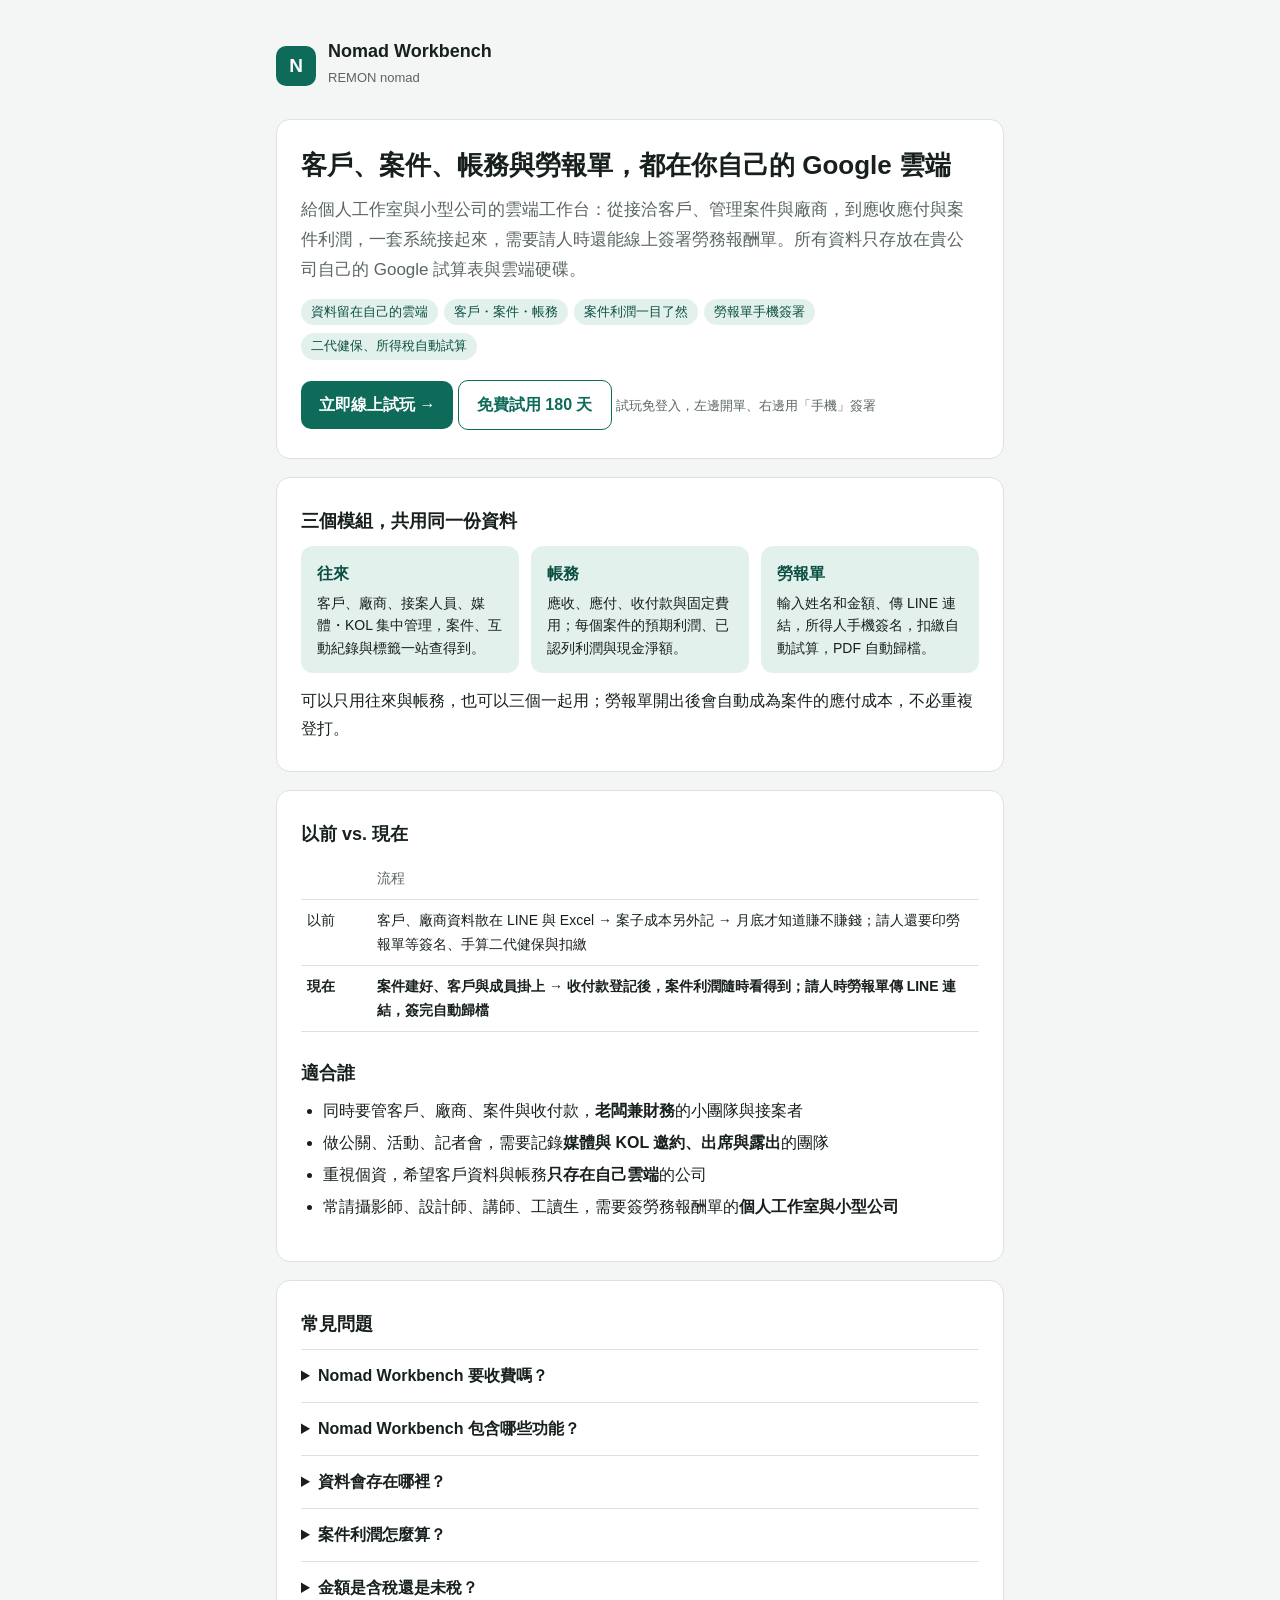
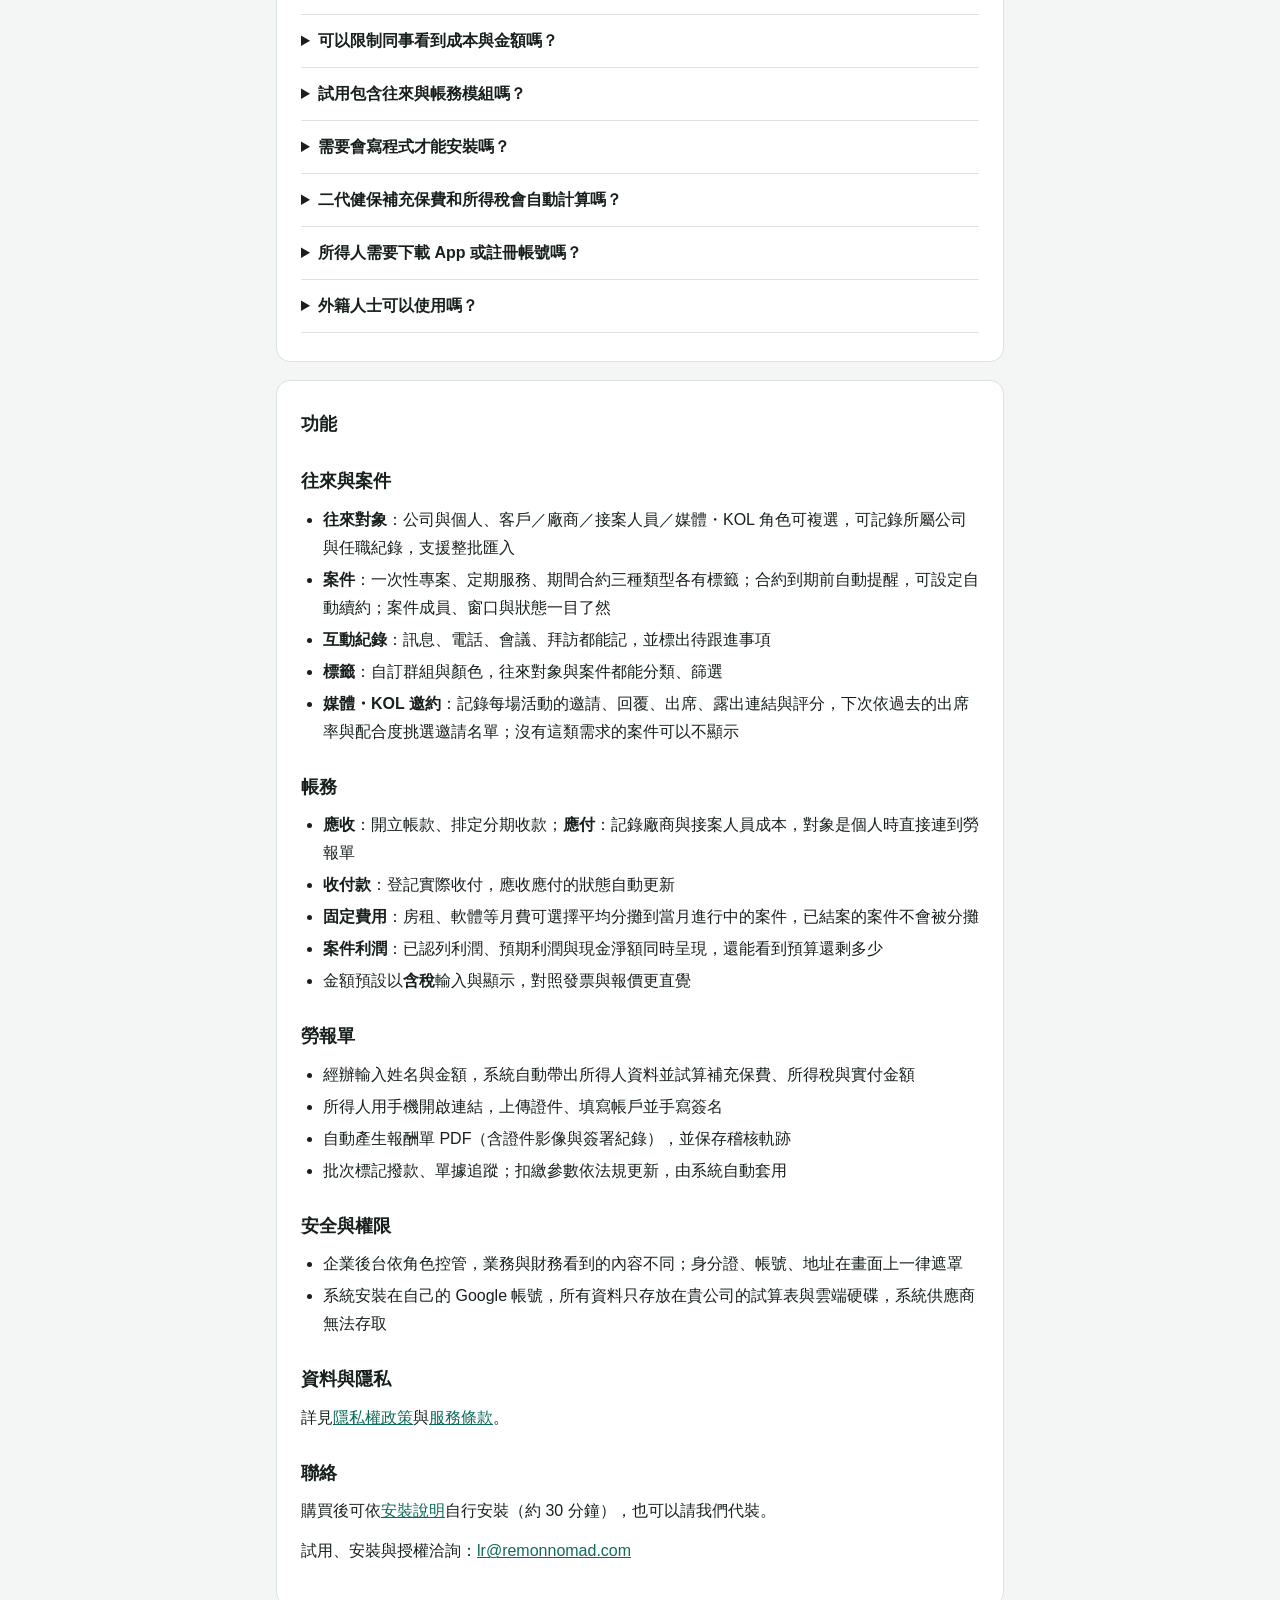
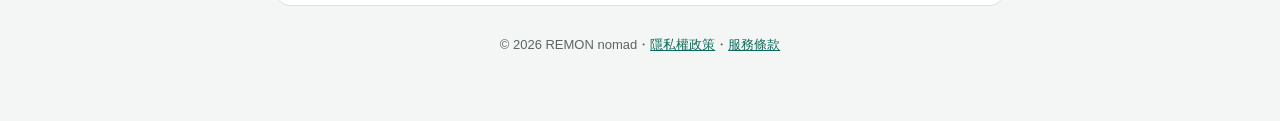
==== commit f6aa663d: "更名" ====
--- a/index.html
+++ b/index.html
@@ -13,8 +13,8 @@
 <meta charset="utf-8">
 <meta name="viewport" content="width=device-width,initial-scale=1">
 <!-- SEO -->
-<title>Nomad Workbench｜勞務報酬單、客戶案件與帳務管理，資料都在自己的 Google 雲端</title>
-<meta name="description" content="給個人工作室與小型公司的雲端工作台：勞務報酬單線上簽署與二代健保、扣繳自動試算，加上客戶與廠商往來、案件管理、媒體・KOL 邀約、應收應付與案件利潤。資料存在自己的 Google 雲端，免費試用 180 天。">
+<title>Nomad Workbench｜客戶、案件與帳務管理，另附勞務報酬單簽署，資料都在自己的 Google 雲端</title>
+<meta name="description" content="給個人工作室與小型公司的雲端工作台：客戶與廠商往來、案件管理、媒體・KOL 邀約、應收應付與案件利潤，另附勞務報酬單線上簽署與二代健保、扣繳自動試算。資料存在自己的 Google 雲端，免費試用 180 天。">
 <meta name="robots" content="index,follow">
 <link rel="canonical" href="https://hanslintw.github.io/">
 <link rel="icon" href="favicon.svg" type="image/svg+xml">
@@ -23,19 +23,19 @@
 <meta property="og:type" content="website">
 <meta property="og:site_name" content="Nomad Workbench｜REMON nomad">
 <meta property="og:locale" content="zh_TW">
-<meta property="og:title" content="Nomad Workbench｜勞務報酬單、客戶案件與帳務管理，資料都在自己的 Google 雲端">
-<meta property="og:description" content="給個人工作室與小型公司的雲端工作台：勞務報酬單線上簽署與二代健保、扣繳自動試算，加上客戶與廠商往來、案件管理、媒體・KOL 邀約、應收應付與案件利潤。資料存在自己的 Google 雲端，免費試用 180 天。">
+<meta property="og:title" content="Nomad Workbench｜客戶、案件與帳務管理，另附勞務報酬單簽署，資料都在自己的 Google 雲端">
+<meta property="og:description" content="給個人工作室與小型公司的雲端工作台：客戶與廠商往來、案件管理、媒體・KOL 邀約、應收應付與案件利潤，另附勞務報酬單線上簽署與二代健保、扣繳自動試算。資料存在自己的 Google 雲端，免費試用 180 天。">
 <meta property="og:url" content="https://hanslintw.github.io/">
 <meta property="og:image" content="https://hanslintw.github.io/og-image.png">
 <meta property="og:image:width" content="1200">
 <meta property="og:image:height" content="630">
 <meta name="twitter:card" content="summary_large_image">
-<meta name="twitter:title" content="Nomad Workbench｜勞務報酬單、客戶案件與帳務管理，資料都在自己的 Google 雲端">
-<meta name="twitter:description" content="給個人工作室與小型公司的雲端工作台：勞務報酬單線上簽署與二代健保、扣繳自動試算，加上客戶與廠商往來、案件管理、媒體・KOL 邀約、應收應付與案件利潤。資料存在自己的 Google 雲端，免費試用 180 天。">
+<meta name="twitter:title" content="Nomad Workbench｜客戶、案件與帳務管理，另附勞務報酬單簽署，資料都在自己的 Google 雲端">
+<meta name="twitter:description" content="給個人工作室與小型公司的雲端工作台：客戶與廠商往來、案件管理、媒體・KOL 邀約、應收應付與案件利潤，另附勞務報酬單線上簽署與二代健保、扣繳自動試算。資料存在自己的 Google 雲端，免費試用 180 天。">
 <meta name="twitter:image" content="https://hanslintw.github.io/og-image.png">
 <script type="application/ld+json">{"@context":"https://schema.org","@type":"Organization","name":"REMON nomad","url":"https://hanslintw.github.io/","email":"lr@remonnomad.com","logo":"https://hanslintw.github.io/apple-touch-icon.png"}</script>
-<script type="application/ld+json">{"@context":"https://schema.org","@type":"SoftwareApplication","name":"Nomad Workbench","applicationCategory":"BusinessApplication","operatingSystem":"Web（Google 試算表／Google Apps Script）","url":"https://hanslintw.github.io/","image":"https://hanslintw.github.io/og-image.png","inLanguage":"zh-TW","description":"給個人工作室與小型公司的雲端工作台：勞務報酬單線上簽署與二代健保、扣繳自動試算，加上客戶與廠商往來、案件管理、媒體・KOL 邀約、應收應付與案件利潤。資料存在自己的 Google 雲端，免費試用 180 天。","featureList":["勞務報酬單線上簽署","二代健保補充保費與所得稅自動試算","客戶、廠商、接案人員往來管理","案件管理（專案、定期服務、期間合約）","媒體・KOL 邀約與合作紀錄","應收、應付與收付款","案件預期利潤與現金淨額","資料存放在自己的 Google 雲端"],"offers":{"@type":"Offer","price":"0","priceCurrency":"TWD","description":"免費試用 180 天，勞報單每月 20 張"},"publisher":{"@type":"Organization","name":"REMON nomad"}}</script>
-<script type="application/ld+json">{"@context":"https://schema.org","@type":"FAQPage","mainEntity":[{"@type":"Question","name":"Nomad Workbench 要收費嗎？","acceptedAnswer":{"@type":"Answer","text":"目前提供 180 天免費試用，期間勞報單每月可發送 20 張。正式方案請來信 lr@remonnomad.com 洽詢。"}},{"@type":"Question","name":"Nomad Workbench 包含哪些功能？","acceptedAnswer":{"@type":"Answer","text":"分成三個模組：勞報單（開單、手機簽署、扣繳試算、PDF 歸檔）、往來（客戶、廠商、接案人員與媒體・KOL 名單，案件與互動紀錄、標籤）、帳務（應收、應付、收付款、固定費用與案件利潤）。三個模組共用同一份資料，勞報單開出後會自動成為案件的應付成本。"}},{"@type":"Question","name":"資料會存在哪裡？","acceptedAnswer":{"@type":"Answer","text":"全部存放在貴公司自己的 Google 試算表與 Google 雲端硬碟，包括客戶與往來對象資料、案件與帳款、所得人的身分證、存摺影像與簽名。系統供應商無法存取。"}},{"@type":"Question","name":"二代健保補充保費和所得稅會自動計算嗎？","acceptedAnswer":{"@type":"Answer","text":"會。系統依所得類別（執行業務 9A、稿費講演 9B、兼職薪資 50、其他所得 92）與金額，自動判斷是否需要扣繳並試算實付金額；法規參數調整時由系統自動更新。"}},{"@type":"Question","name":"案件利潤怎麼算？","acceptedAnswer":{"@type":"Answer","text":"每個案件會同時顯示三種數字：已認列利潤（已開立帳款的收入扣掉成本）、預期利潤（含已排定的收款與預計成本，更接近最後會賺多少），以及現金淨額（實際收到與付出的錢）。固定費用可以平均分攤到當月進行中的案件。"}},{"@type":"Question","name":"金額是含稅還是未稅？","acceptedAnswer":{"@type":"Answer","text":"後台的金額預設以含稅顯示與輸入，容易對照發票與報價；系統內部以未稅記帳，利潤與毛利率以未稅計算。外國廠商等免營業稅的帳款可個別設定。"}},{"@type":"Question","name":"可以限制同事看到成本與金額嗎？","acceptedAnswer":{"@type":"Answer","text":"可以。後台依角色控管：例如業務可以管理客戶與案件，但看不到報價成本與帳務；財務與管理員才能看金額與利潤。"}},{"@type":"Question","name":"所得人需要下載 App 或註冊帳號嗎？","acceptedAnswer":{"@type":"Answer","text":"不用。所得人用手機打開 LINE 或 Email 收到的連結，就能上傳證件、填寫帳戶並手寫簽名，約 3 分鐘完成。"}},{"@type":"Question","name":"外籍人士可以使用嗎？","acceptedAnswer":{"@type":"Answer","text":"可以。支援居留證統一證號，並由所得人自行申報當年度是否在台居留滿 183 天。"}},{"@type":"Question","name":"試用包含往來與帳務模組嗎？","acceptedAnswer":{"@type":"Answer","text":"試用金鑰預設開通勞報單模組。想一起試用「往來」與「帳務」，請來信 lr@remonnomad.com 告知，我們會為你的試用金鑰加開。"}},{"@type":"Question","name":"需要會寫程式才能安裝嗎？","acceptedAnswer":{"@type":"Answer","text":"不用。依安裝說明操作約 30 分鐘完成，試算表內的安裝精靈會逐步檢查每個步驟；也可以請我們代為安裝。"}}]}</script>
+<script type="application/ld+json">{"@context":"https://schema.org","@type":"SoftwareApplication","name":"Nomad Workbench","applicationCategory":"BusinessApplication","operatingSystem":"Web（Google 試算表／Google Apps Script）","url":"https://hanslintw.github.io/","image":"https://hanslintw.github.io/og-image.png","inLanguage":"zh-TW","description":"給個人工作室與小型公司的雲端工作台：客戶與廠商往來、案件管理、媒體・KOL 邀約、應收應付與案件利潤，另附勞務報酬單線上簽署與二代健保、扣繳自動試算。資料存在自己的 Google 雲端，免費試用 180 天。","featureList":["客戶、廠商、接案人員往來管理","案件管理（專案、定期服務、期間合約）","媒體・KOL 邀約與合作紀錄","應收、應付與收付款","案件預期利潤與現金淨額","資料存放在自己的 Google 雲端","勞務報酬單線上簽署","二代健保補充保費與所得稅自動試算"],"offers":{"@type":"Offer","price":"0","priceCurrency":"TWD","description":"免費試用 180 天，勞報單每月 20 張"},"publisher":{"@type":"Organization","name":"REMON nomad"}}</script>
+<script type="application/ld+json">{"@context":"https://schema.org","@type":"FAQPage","mainEntity":[{"@type":"Question","name":"Nomad Workbench 要收費嗎？","acceptedAnswer":{"@type":"Answer","text":"目前提供 180 天免費試用，期間勞報單每月可發送 20 張。正式方案請來信 lr@remonnomad.com 洽詢。"}},{"@type":"Question","name":"Nomad Workbench 包含哪些功能？","acceptedAnswer":{"@type":"Answer","text":"分成三個模組：往來（客戶、廠商、接案人員與媒體・KOL 名單，案件與互動紀錄、標籤）、帳務（應收、應付、收付款、固定費用與案件利潤）、勞報單（開單、手機簽署、扣繳試算、PDF 歸檔）。三個模組共用同一份資料，勞報單開出後會自動成為案件的應付成本。"}},{"@type":"Question","name":"資料會存在哪裡？","acceptedAnswer":{"@type":"Answer","text":"全部存放在貴公司自己的 Google 試算表與 Google 雲端硬碟，包括客戶與往來對象資料、案件與帳款、所得人的身分證、存摺影像與簽名。系統供應商無法存取。"}},{"@type":"Question","name":"案件利潤怎麼算？","acceptedAnswer":{"@type":"Answer","text":"每個案件會同時顯示三種數字：已認列利潤（已開立帳款的收入扣掉成本）、預期利潤（含已排定的收款與預計成本，更接近最後會賺多少），以及現金淨額（實際收到與付出的錢）。固定費用可以平均分攤到當月進行中的案件。"}},{"@type":"Question","name":"金額是含稅還是未稅？","acceptedAnswer":{"@type":"Answer","text":"後台的金額預設以含稅顯示與輸入，容易對照發票與報價；系統內部以未稅記帳，利潤與毛利率以未稅計算。外國廠商等免營業稅的帳款可個別設定。"}},{"@type":"Question","name":"可以限制同事看到成本與金額嗎？","acceptedAnswer":{"@type":"Answer","text":"可以。後台依角色控管：例如業務可以管理客戶與案件，但看不到報價成本與帳務；財務與管理員才能看金額與利潤。"}},{"@type":"Question","name":"試用包含往來與帳務模組嗎？","acceptedAnswer":{"@type":"Answer","text":"想試用「往來」與「帳務」，請來信 lr@remonnomad.com 告知，我們會為你的試用金鑰加開（試用金鑰預設只開通勞報單模組）。"}},{"@type":"Question","name":"二代健保補充保費和所得稅會自動計算嗎？","acceptedAnswer":{"@type":"Answer","text":"會。系統依所得類別（執行業務 9A、稿費講演 9B、兼職薪資 50、其他所得 92）與金額，自動判斷是否需要扣繳並試算實付金額；法規參數調整時由系統自動更新。"}},{"@type":"Question","name":"所得人需要下載 App 或註冊帳號嗎？","acceptedAnswer":{"@type":"Answer","text":"不用。所得人用手機打開 LINE 或 Email 收到的連結，就能上傳證件、填寫帳戶並手寫簽名，約 3 分鐘完成。"}},{"@type":"Question","name":"外籍人士可以使用嗎？","acceptedAnswer":{"@type":"Answer","text":"可以。支援居留證統一證號，並由所得人自行申報當年度是否在台居留滿 183 天。"}},{"@type":"Question","name":"需要會寫程式才能安裝嗎？","acceptedAnswer":{"@type":"Answer","text":"不用。依安裝說明操作約 30 分鐘完成，試算表內的安裝精靈會逐步檢查每個步驟；也可以請我們代為安裝。"}}]}</script>
 <!-- /SEO -->
 <link rel="stylesheet" href="style.css">
 </head>
@@ -45,61 +45,54 @@
 
   <section class="card">
     <h1>客戶、案件、帳務與勞報單，都在你自己的 Google 雲端</h1>
-    <p class="lead">給個人工作室與小型公司的雲端工作台：從接洽客戶、管理案件與廠商，到勞務報酬單簽署、應收應付與案件利潤，一套系統接起來。所有資料只存放在貴公司自己的 Google 試算表與雲端硬碟。</p>
-    <span class="pill">資料留在自己的雲端</span><span class="pill">客戶・案件・帳務</span><span class="pill">勞報單手機簽署</span><span class="pill">二代健保、所得稅自動試算</span><span class="pill">案件利潤一目了然</span>
+    <p class="lead">給個人工作室與小型公司的雲端工作台：從接洽客戶、管理案件與廠商，到應收應付與案件利潤，一套系統接起來，需要請人時還能線上簽署勞務報酬單。所有資料只存放在貴公司自己的 Google 試算表與雲端硬碟。</p>
+    <span class="pill">資料留在自己的雲端</span><span class="pill">客戶・案件・帳務</span><span class="pill">案件利潤一目了然</span><span class="pill">勞報單手機簽署</span><span class="pill">二代健保、所得稅自動試算</span>
     <p style="margin:14px 0 0"><a class="btn" href="demo/">立即線上試玩 →</a> <a class="btn" href="install.html#signup" style="background:#fff;color:var(--c);border:1px solid var(--c)">免費試用 180 天</a> <span style="font-size:13px;color:var(--mute)">試玩免登入，左邊開單、右邊用「手機」簽署</span></p>
   </section>
 
   <section class="card" id="modules">
     <h2 style="margin-top:0">三個模組，共用同一份資料</h2>
     <div class="mods">
-      <div><b>勞報單</b><p>輸入姓名和金額、傳 LINE 連結，所得人手機簽名，扣繳自動試算，PDF 自動歸檔。</p></div>
       <div><b>往來</b><p>客戶、廠商、接案人員、媒體・KOL 集中管理，案件、互動紀錄與標籤一站查得到。</p></div>
       <div><b>帳務</b><p>應收、應付、收付款與固定費用；每個案件的預期利潤、已認列利潤與現金淨額。</p></div>
+      <div><b>勞報單</b><p>輸入姓名和金額、傳 LINE 連結，所得人手機簽名，扣繳自動試算，PDF 自動歸檔。</p></div>
     </div>
-    <p style="margin:0">勞報單開出後會自動成為案件的應付成本，不必重複登打。可以只用勞報單，也可以三個一起用。</p>
+    <p style="margin:0">可以只用往來與帳務，也可以三個一起用；勞報單開出後會自動成為案件的應付成本，不必重複登打。</p>
   </section>
 
   <section class="card">
     <h2 style="margin-top:0">以前 vs. 現在</h2>
     <table>
       <tr><th style="width:5em"></th><th>流程</th></tr>
-      <tr><td>以前</td><td>客戶、廠商資料散在 LINE 與 Excel → 案子成本另外記 → 印勞報單等簽名 → 手算二代健保與扣繳 → 月底才知道賺不賺錢</td></tr>
-      <tr><td><b>現在</b></td><td><b>案件建好、客戶與成員掛上 → 勞報單傳 LINE 連結簽完自動歸檔 → 收付款登記後，案件利潤隨時看得到</b></td></tr>
+      <tr><td>以前</td><td>客戶、廠商資料散在 LINE 與 Excel → 案子成本另外記 → 月底才知道賺不賺錢；請人還要印勞報單等簽名、手算二代健保與扣繳</td></tr>
+      <tr><td><b>現在</b></td><td><b>案件建好、客戶與成員掛上 → 收付款登記後，案件利潤隨時看得到；請人時勞報單傳 LINE 連結，簽完自動歸檔</b></td></tr>
     </table>
     <h2>適合誰</h2>
     <ul>
-      <li>常請攝影師、設計師、講師、工讀生的<b>個人工作室與小型公司</b></li>
       <li>同時要管客戶、廠商、案件與收付款，<b>老闆兼財務</b>的小團隊與接案者</li>
       <li>做公關、活動、記者會，需要記錄<b>媒體與 KOL 邀約、出席與露出</b>的團隊</li>
-      <li>重視個資，希望證件、存摺與客戶資料<b>只存在自己雲端</b>的公司</li>
+      <li>重視個資，希望客戶資料與帳務<b>只存在自己雲端</b>的公司</li>
+      <li>常請攝影師、設計師、講師、工讀生，需要簽勞務報酬單的<b>個人工作室與小型公司</b></li>
     </ul>
   </section>
 
   <section class="card" id="faq">
     <h2 style="margin-top:0">常見問題</h2>
     <details><summary>Nomad Workbench 要收費嗎？</summary><p>目前提供 180 天免費試用，期間勞報單每月可發送 20 張。正式方案請來信 lr@remonnomad.com 洽詢。</p></details>
-    <details><summary>Nomad Workbench 包含哪些功能？</summary><p>分成三個模組：勞報單（開單、手機簽署、扣繳試算、PDF 歸檔）、往來（客戶、廠商、接案人員與媒體・KOL 名單，案件與互動紀錄、標籤）、帳務（應收、應付、收付款、固定費用與案件利潤）。三個模組共用同一份資料，勞報單開出後會自動成為案件的應付成本。</p></details>
+    <details><summary>Nomad Workbench 包含哪些功能？</summary><p>分成三個模組：往來（客戶、廠商、接案人員與媒體・KOL 名單，案件與互動紀錄、標籤）、帳務（應收、應付、收付款、固定費用與案件利潤）、勞報單（開單、手機簽署、扣繳試算、PDF 歸檔）。三個模組共用同一份資料，勞報單開出後會自動成為案件的應付成本。</p></details>
     <details><summary>資料會存在哪裡？</summary><p>全部存放在貴公司自己的 Google 試算表與 Google 雲端硬碟，包括客戶與往來對象資料、案件與帳款、所得人的身分證、存摺影像與簽名。系統供應商無法存取。</p></details>
-    <details><summary>二代健保補充保費和所得稅會自動計算嗎？</summary><p>會。系統依所得類別（執行業務 9A、稿費講演 9B、兼職薪資 50、其他所得 92）與金額，自動判斷是否需要扣繳並試算實付金額；法規參數調整時由系統自動更新。</p></details>
     <details><summary>案件利潤怎麼算？</summary><p>每個案件會同時顯示三種數字：已認列利潤（已開立帳款的收入扣掉成本）、預期利潤（含已排定的收款與預計成本，更接近最後會賺多少），以及現金淨額（實際收到與付出的錢）。固定費用可以平均分攤到當月進行中的案件。</p></details>
     <details><summary>金額是含稅還是未稅？</summary><p>後台的金額預設以含稅顯示與輸入，容易對照發票與報價；系統內部以未稅記帳，利潤與毛利率以未稅計算。外國廠商等免營業稅的帳款可個別設定。</p></details>
     <details><summary>可以限制同事看到成本與金額嗎？</summary><p>可以。後台依角色控管：例如業務可以管理客戶與案件，但看不到報價成本與帳務；財務與管理員才能看金額與利潤。</p></details>
+    <details><summary>試用包含往來與帳務模組嗎？</summary><p>想試用「往來」與「帳務」，請來信 lr@remonnomad.com 告知，我們會為你的試用金鑰加開（試用金鑰預設只開通勞報單模組）。</p></details>
+    <details><summary>需要會寫程式才能安裝嗎？</summary><p>不用。依<a href="install.html">安裝說明</a>操作約 30 分鐘完成，試算表內的安裝精靈會逐步檢查每個步驟；也可以請我們代為安裝。</p></details>
+    <details><summary>二代健保補充保費和所得稅會自動計算嗎？</summary><p>會。系統依所得類別（執行業務 9A、稿費講演 9B、兼職薪資 50、其他所得 92）與金額，自動判斷是否需要扣繳並試算實付金額；法規參數調整時由系統自動更新。</p></details>
     <details><summary>所得人需要下載 App 或註冊帳號嗎？</summary><p>不用。所得人用手機打開 LINE 或 Email 收到的連結，就能上傳證件、填寫帳戶並手寫簽名，約 3 分鐘完成。</p></details>
     <details><summary>外籍人士可以使用嗎？</summary><p>可以。支援居留證統一證號，並由所得人自行申報當年度是否在台居留滿 183 天。</p></details>
-    <details><summary>試用包含往來與帳務模組嗎？</summary><p>試用金鑰預設開通勞報單模組。想一起試用「往來」與「帳務」，請來信 lr@remonnomad.com 告知，我們會為你的試用金鑰加開。</p></details>
-    <details><summary>需要會寫程式才能安裝嗎？</summary><p>不用。依<a href="install.html">安裝說明</a>操作約 30 分鐘完成，試算表內的安裝精靈會逐步檢查每個步驟；也可以請我們代為安裝。</p></details>
   </section>
 
   <section class="card" id="features">
     <h2 style="margin-top:0">功能</h2>
-    <h2>勞報單</h2>
-    <ul>
-      <li>經辦輸入姓名與金額，系統自動帶出所得人資料並試算補充保費、所得稅與實付金額</li>
-      <li>所得人用手機開啟連結，上傳證件、填寫帳戶並手寫簽名</li>
-      <li>自動產生報酬單 PDF（含證件影像與簽署紀錄），並保存稽核軌跡</li>
-      <li>批次標記撥款、單據追蹤；扣繳參數依法規更新，由系統自動套用</li>
-    </ul>
     <h2>往來與案件</h2>
     <ul>
       <li><b>往來對象</b>：公司與個人、客戶／廠商／接案人員／媒體・KOL 角色可複選，可記錄所屬公司與任職紀錄，支援整批匯入</li>
@@ -115,6 +108,13 @@
       <li><b>固定費用</b>：房租、軟體等月費可選擇平均分攤到當月進行中的案件，已結案的案件不會被分攤</li>
       <li><b>案件利潤</b>：已認列利潤、預期利潤與現金淨額同時呈現，還能看到預算還剩多少</li>
       <li>金額預設以<b>含稅</b>輸入與顯示，對照發票與報價更直覺</li>
+    </ul>
+    <h2>勞報單</h2>
+    <ul>
+      <li>經辦輸入姓名與金額，系統自動帶出所得人資料並試算補充保費、所得稅與實付金額</li>
+      <li>所得人用手機開啟連結，上傳證件、填寫帳戶並手寫簽名</li>
+      <li>自動產生報酬單 PDF（含證件影像與簽署紀錄），並保存稽核軌跡</li>
+      <li>批次標記撥款、單據追蹤；扣繳參數依法規更新，由系統自動套用</li>
     </ul>
     <h2>安全與權限</h2>
     <ul>
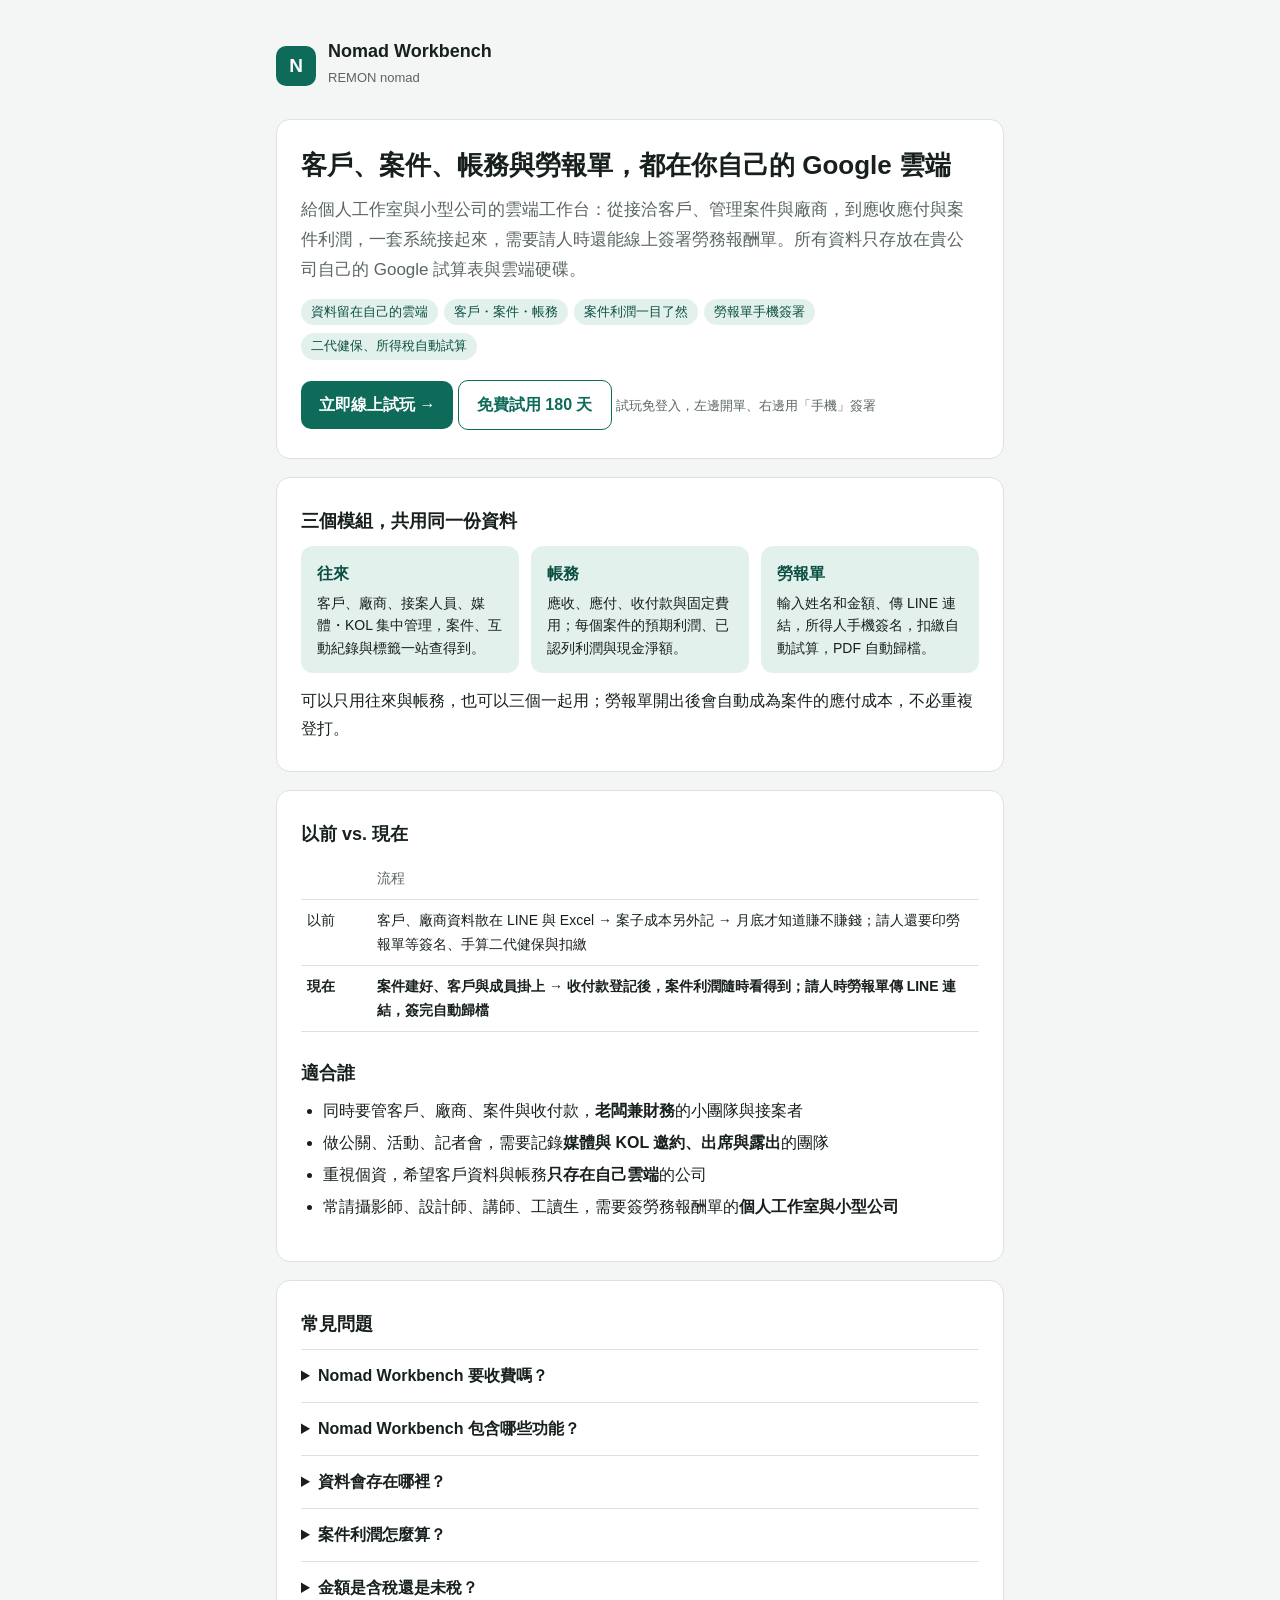
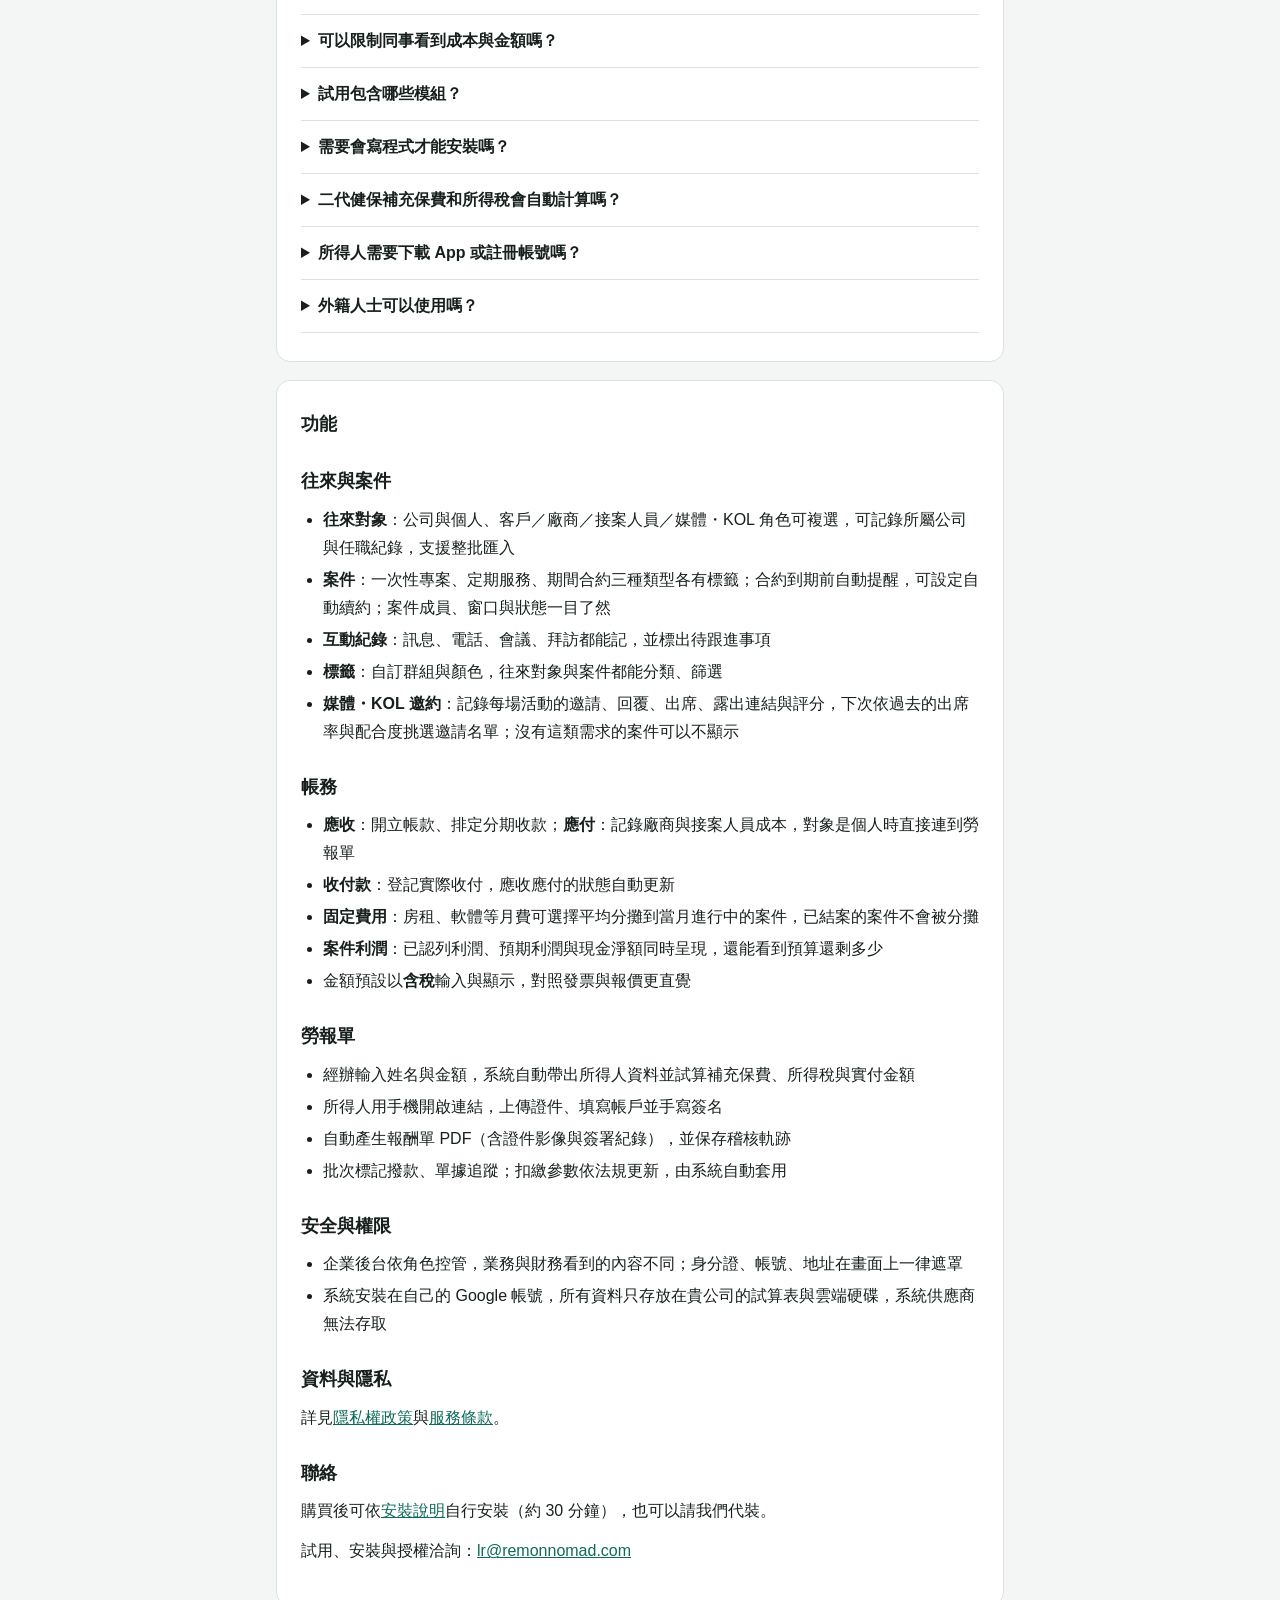
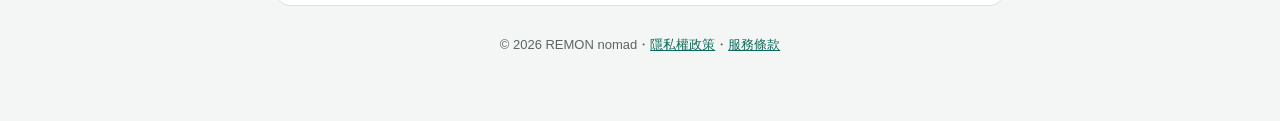
==== commit fc3a1bc8: "更名" ====
--- a/index.html
+++ b/index.html
@@ -35,7 +35,7 @@
 <meta name="twitter:image" content="https://hanslintw.github.io/og-image.png">
 <script type="application/ld+json">{"@context":"https://schema.org","@type":"Organization","name":"REMON nomad","url":"https://hanslintw.github.io/","email":"lr@remonnomad.com","logo":"https://hanslintw.github.io/apple-touch-icon.png"}</script>
 <script type="application/ld+json">{"@context":"https://schema.org","@type":"SoftwareApplication","name":"Nomad Workbench","applicationCategory":"BusinessApplication","operatingSystem":"Web（Google 試算表／Google Apps Script）","url":"https://hanslintw.github.io/","image":"https://hanslintw.github.io/og-image.png","inLanguage":"zh-TW","description":"給個人工作室與小型公司的雲端工作台：客戶與廠商往來、案件管理、媒體・KOL 邀約、應收應付與案件利潤，另附勞務報酬單線上簽署與二代健保、扣繳自動試算。資料存在自己的 Google 雲端，免費試用 180 天。","featureList":["客戶、廠商、接案人員往來管理","案件管理（專案、定期服務、期間合約）","媒體・KOL 邀約與合作紀錄","應收、應付與收付款","案件預期利潤與現金淨額","資料存放在自己的 Google 雲端","勞務報酬單線上簽署","二代健保補充保費與所得稅自動試算"],"offers":{"@type":"Offer","price":"0","priceCurrency":"TWD","description":"免費試用 180 天，勞報單每月 20 張"},"publisher":{"@type":"Organization","name":"REMON nomad"}}</script>
-<script type="application/ld+json">{"@context":"https://schema.org","@type":"FAQPage","mainEntity":[{"@type":"Question","name":"Nomad Workbench 要收費嗎？","acceptedAnswer":{"@type":"Answer","text":"目前提供 180 天免費試用，期間勞報單每月可發送 20 張。正式方案請來信 lr@remonnomad.com 洽詢。"}},{"@type":"Question","name":"Nomad Workbench 包含哪些功能？","acceptedAnswer":{"@type":"Answer","text":"分成三個模組：往來（客戶、廠商、接案人員與媒體・KOL 名單，案件與互動紀錄、標籤）、帳務（應收、應付、收付款、固定費用與案件利潤）、勞報單（開單、手機簽署、扣繳試算、PDF 歸檔）。三個模組共用同一份資料，勞報單開出後會自動成為案件的應付成本。"}},{"@type":"Question","name":"資料會存在哪裡？","acceptedAnswer":{"@type":"Answer","text":"全部存放在貴公司自己的 Google 試算表與 Google 雲端硬碟，包括客戶與往來對象資料、案件與帳款、所得人的身分證、存摺影像與簽名。系統供應商無法存取。"}},{"@type":"Question","name":"案件利潤怎麼算？","acceptedAnswer":{"@type":"Answer","text":"每個案件會同時顯示三種數字：已認列利潤（已開立帳款的收入扣掉成本）、預期利潤（含已排定的收款與預計成本，更接近最後會賺多少），以及現金淨額（實際收到與付出的錢）。固定費用可以平均分攤到當月進行中的案件。"}},{"@type":"Question","name":"金額是含稅還是未稅？","acceptedAnswer":{"@type":"Answer","text":"後台的金額預設以含稅顯示與輸入，容易對照發票與報價；系統內部以未稅記帳，利潤與毛利率以未稅計算。外國廠商等免營業稅的帳款可個別設定。"}},{"@type":"Question","name":"可以限制同事看到成本與金額嗎？","acceptedAnswer":{"@type":"Answer","text":"可以。後台依角色控管：例如業務可以管理客戶與案件，但看不到報價成本與帳務；財務與管理員才能看金額與利潤。"}},{"@type":"Question","name":"試用包含往來與帳務模組嗎？","acceptedAnswer":{"@type":"Answer","text":"想試用「往來」與「帳務」，請來信 lr@remonnomad.com 告知，我們會為你的試用金鑰加開（試用金鑰預設只開通勞報單模組）。"}},{"@type":"Question","name":"二代健保補充保費和所得稅會自動計算嗎？","acceptedAnswer":{"@type":"Answer","text":"會。系統依所得類別（執行業務 9A、稿費講演 9B、兼職薪資 50、其他所得 92）與金額，自動判斷是否需要扣繳並試算實付金額；法規參數調整時由系統自動更新。"}},{"@type":"Question","name":"所得人需要下載 App 或註冊帳號嗎？","acceptedAnswer":{"@type":"Answer","text":"不用。所得人用手機打開 LINE 或 Email 收到的連結，就能上傳證件、填寫帳戶並手寫簽名，約 3 分鐘完成。"}},{"@type":"Question","name":"外籍人士可以使用嗎？","acceptedAnswer":{"@type":"Answer","text":"可以。支援居留證統一證號，並由所得人自行申報當年度是否在台居留滿 183 天。"}},{"@type":"Question","name":"需要會寫程式才能安裝嗎？","acceptedAnswer":{"@type":"Answer","text":"不用。依安裝說明操作約 30 分鐘完成，試算表內的安裝精靈會逐步檢查每個步驟；也可以請我們代為安裝。"}}]}</script>
+<script type="application/ld+json">{"@context":"https://schema.org","@type":"FAQPage","mainEntity":[{"@type":"Question","name":"Nomad Workbench 要收費嗎？","acceptedAnswer":{"@type":"Answer","text":"目前提供 180 天免費試用，期間勞報單每月可發送 20 張。正式方案請來信 lr@remonnomad.com 洽詢。"}},{"@type":"Question","name":"Nomad Workbench 包含哪些功能？","acceptedAnswer":{"@type":"Answer","text":"分成三個模組：往來（客戶、廠商、接案人員與媒體・KOL 名單，案件與互動紀錄、標籤）、帳務（應收、應付、收付款、固定費用與案件利潤）、勞報單（開單、手機簽署、扣繳試算、PDF 歸檔）。三個模組共用同一份資料，勞報單開出後會自動成為案件的應付成本。"}},{"@type":"Question","name":"資料會存在哪裡？","acceptedAnswer":{"@type":"Answer","text":"全部存放在貴公司自己的 Google 試算表與 Google 雲端硬碟，包括客戶與往來對象資料、案件與帳款、所得人的身分證、存摺影像與簽名。系統供應商無法存取。"}},{"@type":"Question","name":"案件利潤怎麼算？","acceptedAnswer":{"@type":"Answer","text":"每個案件會同時顯示三種數字：已認列利潤（已開立帳款的收入扣掉成本）、預期利潤（含已排定的收款與預計成本，更接近最後會賺多少），以及現金淨額（實際收到與付出的錢）。固定費用可以平均分攤到當月進行中的案件。"}},{"@type":"Question","name":"金額是含稅還是未稅？","acceptedAnswer":{"@type":"Answer","text":"後台的金額預設以含稅顯示與輸入，容易對照發票與報價；系統內部以未稅記帳，利潤與毛利率以未稅計算。外國廠商等免營業稅的帳款可個別設定。"}},{"@type":"Question","name":"可以限制同事看到成本與金額嗎？","acceptedAnswer":{"@type":"Answer","text":"可以。後台依角色控管：例如業務可以管理客戶與案件，但看不到報價成本與帳務；財務與管理員才能看金額與利潤。"}},{"@type":"Question","name":"試用包含哪些模組？","acceptedAnswer":{"@type":"Answer","text":"包含全部。試用金鑰同時開通往來、帳務與勞報單三個模組，其中勞報單每月可發送 20 張。"}},{"@type":"Question","name":"二代健保補充保費和所得稅會自動計算嗎？","acceptedAnswer":{"@type":"Answer","text":"會。系統依所得類別（執行業務 9A、稿費講演 9B、兼職薪資 50、其他所得 92）與金額，自動判斷是否需要扣繳並試算實付金額；法規參數調整時由系統自動更新。"}},{"@type":"Question","name":"所得人需要下載 App 或註冊帳號嗎？","acceptedAnswer":{"@type":"Answer","text":"不用。所得人用手機打開 LINE 或 Email 收到的連結，就能上傳證件、填寫帳戶並手寫簽名，約 3 分鐘完成。"}},{"@type":"Question","name":"外籍人士可以使用嗎？","acceptedAnswer":{"@type":"Answer","text":"可以。支援居留證統一證號，並由所得人自行申報當年度是否在台居留滿 183 天。"}},{"@type":"Question","name":"需要會寫程式才能安裝嗎？","acceptedAnswer":{"@type":"Answer","text":"不用。依安裝說明操作約 30 分鐘完成，試算表內的安裝精靈會逐步檢查每個步驟；也可以請我們代為安裝。"}}]}</script>
 <!-- /SEO -->
 <link rel="stylesheet" href="style.css">
 </head>
@@ -84,7 +84,7 @@
     <details><summary>案件利潤怎麼算？</summary><p>每個案件會同時顯示三種數字：已認列利潤（已開立帳款的收入扣掉成本）、預期利潤（含已排定的收款與預計成本，更接近最後會賺多少），以及現金淨額（實際收到與付出的錢）。固定費用可以平均分攤到當月進行中的案件。</p></details>
     <details><summary>金額是含稅還是未稅？</summary><p>後台的金額預設以含稅顯示與輸入，容易對照發票與報價；系統內部以未稅記帳，利潤與毛利率以未稅計算。外國廠商等免營業稅的帳款可個別設定。</p></details>
     <details><summary>可以限制同事看到成本與金額嗎？</summary><p>可以。後台依角色控管：例如業務可以管理客戶與案件，但看不到報價成本與帳務；財務與管理員才能看金額與利潤。</p></details>
-    <details><summary>試用包含往來與帳務模組嗎？</summary><p>想試用「往來」與「帳務」，請來信 lr@remonnomad.com 告知，我們會為你的試用金鑰加開（試用金鑰預設只開通勞報單模組）。</p></details>
+    <details><summary>試用包含哪些模組？</summary><p>包含全部。試用金鑰同時開通往來、帳務與勞報單三個模組，其中勞報單每月可發送 20 張。</p></details>
     <details><summary>需要會寫程式才能安裝嗎？</summary><p>不用。依<a href="install.html">安裝說明</a>操作約 30 分鐘完成，試算表內的安裝精靈會逐步檢查每個步驟；也可以請我們代為安裝。</p></details>
     <details><summary>二代健保補充保費和所得稅會自動計算嗎？</summary><p>會。系統依所得類別（執行業務 9A、稿費講演 9B、兼職薪資 50、其他所得 92）與金額，自動判斷是否需要扣繳並試算實付金額；法規參數調整時由系統自動更新。</p></details>
     <details><summary>所得人需要下載 App 或註冊帳號嗎？</summary><p>不用。所得人用手機打開 LINE 或 Email 收到的連結，就能上傳證件、填寫帳戶並手寫簽名，約 3 分鐘完成。</p></details>
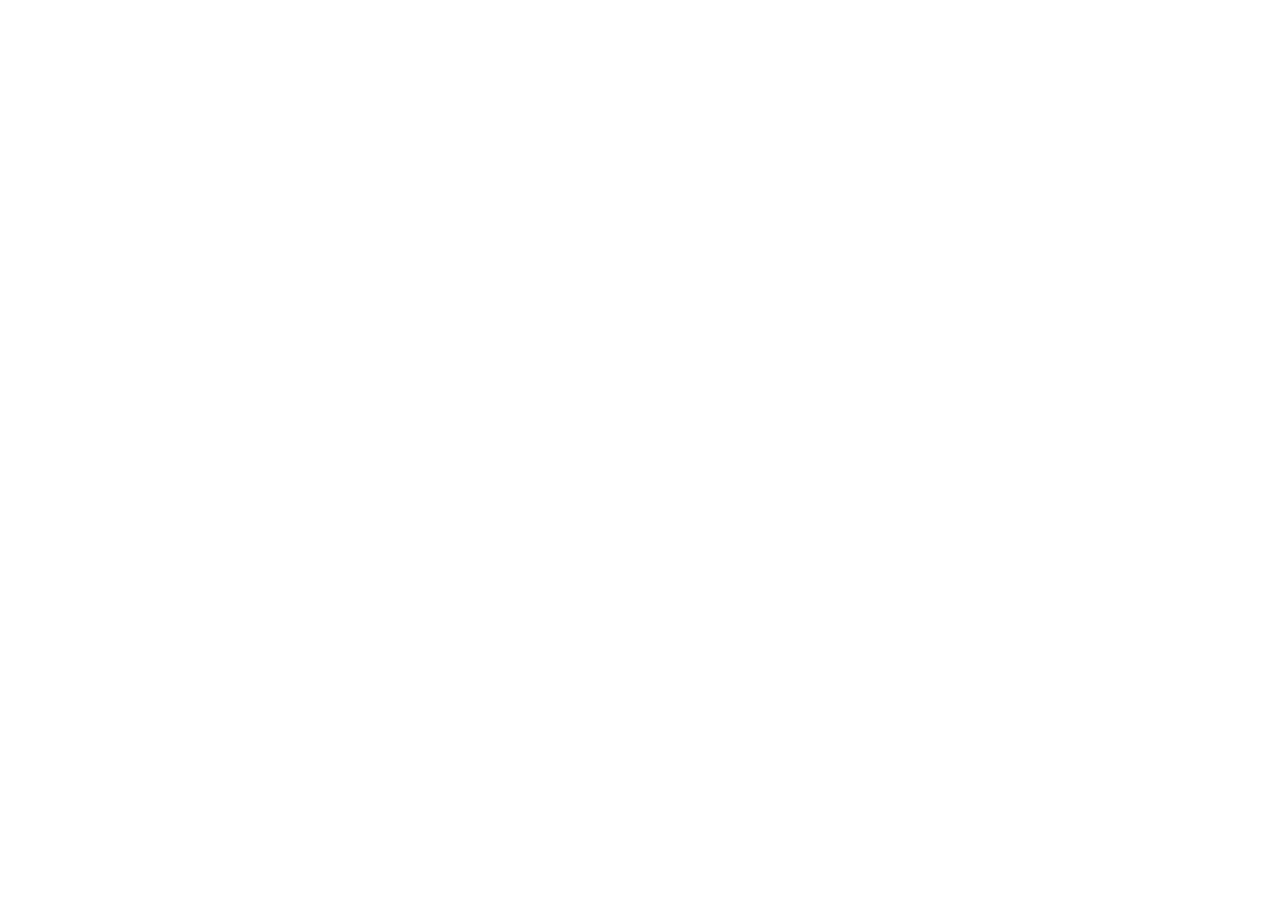
==== commit b008bc45: "轉址" ====
--- a/index.html
+++ b/index.html
@@ -1,134 +1,10 @@
 <!doctype html>
-<html lang="zh-Hant">
-<head>
-<!-- Google tag (gtag.js) -->
-<script async src="https://www.googletagmanager.com/gtag/js?id=G-YXK65GPQK0"></script>
-<script>
-  window.dataLayer = window.dataLayer || [];
-  function gtag(){dataLayer.push(arguments);}
-  gtag('js', new Date());
-
-  gtag('config', 'G-YXK65GPQK0');
-</script>
-<meta charset="utf-8">
-<meta name="viewport" content="width=device-width,initial-scale=1">
-<!-- SEO -->
-<title>Nomad Workbench｜客戶、案件與帳務管理，另附勞務報酬單簽署，資料都在自己的 Google 雲端</title>
-<meta name="description" content="給個人工作室與小型公司的雲端工作台：客戶與廠商往來、案件管理、媒體・KOL 邀約、應收應付與案件利潤，另附勞務報酬單線上簽署與二代健保、扣繳自動試算。資料存在自己的 Google 雲端，免費試用 180 天。">
-<meta name="robots" content="index,follow">
-<link rel="canonical" href="https://hanslintw.github.io/">
-<link rel="icon" href="favicon.svg" type="image/svg+xml">
-<link rel="apple-touch-icon" href="apple-touch-icon.png">
-<meta name="theme-color" content="#0E6B5A">
-<meta property="og:type" content="website">
-<meta property="og:site_name" content="Nomad Workbench｜REMON nomad">
-<meta property="og:locale" content="zh_TW">
-<meta property="og:title" content="Nomad Workbench｜客戶、案件與帳務管理，另附勞務報酬單簽署，資料都在自己的 Google 雲端">
-<meta property="og:description" content="給個人工作室與小型公司的雲端工作台：客戶與廠商往來、案件管理、媒體・KOL 邀約、應收應付與案件利潤，另附勞務報酬單線上簽署與二代健保、扣繳自動試算。資料存在自己的 Google 雲端，免費試用 180 天。">
-<meta property="og:url" content="https://hanslintw.github.io/">
-<meta property="og:image" content="https://hanslintw.github.io/og-image.png">
-<meta property="og:image:width" content="1200">
-<meta property="og:image:height" content="630">
-<meta name="twitter:card" content="summary_large_image">
-<meta name="twitter:title" content="Nomad Workbench｜客戶、案件與帳務管理，另附勞務報酬單簽署，資料都在自己的 Google 雲端">
-<meta name="twitter:description" content="給個人工作室與小型公司的雲端工作台：客戶與廠商往來、案件管理、媒體・KOL 邀約、應收應付與案件利潤，另附勞務報酬單線上簽署與二代健保、扣繳自動試算。資料存在自己的 Google 雲端，免費試用 180 天。">
-<meta name="twitter:image" content="https://hanslintw.github.io/og-image.png">
-<script type="application/ld+json">{"@context":"https://schema.org","@type":"Organization","name":"REMON nomad","url":"https://hanslintw.github.io/","email":"lr@remonnomad.com","logo":"https://hanslintw.github.io/apple-touch-icon.png"}</script>
-<script type="application/ld+json">{"@context":"https://schema.org","@type":"SoftwareApplication","name":"Nomad Workbench","applicationCategory":"BusinessApplication","operatingSystem":"Web（Google 試算表／Google Apps Script）","url":"https://hanslintw.github.io/","image":"https://hanslintw.github.io/og-image.png","inLanguage":"zh-TW","description":"給個人工作室與小型公司的雲端工作台：客戶與廠商往來、案件管理、媒體・KOL 邀約、應收應付與案件利潤，另附勞務報酬單線上簽署與二代健保、扣繳自動試算。資料存在自己的 Google 雲端，免費試用 180 天。","featureList":["客戶、廠商、接案人員往來管理","案件管理（專案、定期服務、期間合約）","媒體・KOL 邀約與合作紀錄","應收、應付與收付款","案件預期利潤與現金淨額","資料存放在自己的 Google 雲端","勞務報酬單線上簽署","二代健保補充保費與所得稅自動試算"],"offers":{"@type":"Offer","price":"0","priceCurrency":"TWD","description":"免費試用 180 天，勞報單每月 20 張"},"publisher":{"@type":"Organization","name":"REMON nomad"}}</script>
-<script type="application/ld+json">{"@context":"https://schema.org","@type":"FAQPage","mainEntity":[{"@type":"Question","name":"Nomad Workbench 要收費嗎？","acceptedAnswer":{"@type":"Answer","text":"目前提供 180 天免費試用，期間勞報單每月可發送 20 張。正式方案請來信 lr@remonnomad.com 洽詢。"}},{"@type":"Question","name":"Nomad Workbench 包含哪些功能？","acceptedAnswer":{"@type":"Answer","text":"分成三個模組：往來（客戶、廠商、接案人員與媒體・KOL 名單，案件與互動紀錄、標籤）、帳務（應收、應付、收付款、固定費用與案件利潤）、勞報單（開單、手機簽署、扣繳試算、PDF 歸檔）。三個模組共用同一份資料，勞報單開出後會自動成為案件的應付成本。"}},{"@type":"Question","name":"資料會存在哪裡？","acceptedAnswer":{"@type":"Answer","text":"全部存放在貴公司自己的 Google 試算表與 Google 雲端硬碟，包括客戶與往來對象資料、案件與帳款、所得人的身分證、存摺影像與簽名。系統供應商無法存取。"}},{"@type":"Question","name":"案件利潤怎麼算？","acceptedAnswer":{"@type":"Answer","text":"每個案件會同時顯示三種數字：已認列利潤（已開立帳款的收入扣掉成本）、預期利潤（含已排定的收款與預計成本，更接近最後會賺多少），以及現金淨額（實際收到與付出的錢）。固定費用可以平均分攤到當月進行中的案件。"}},{"@type":"Question","name":"金額是含稅還是未稅？","acceptedAnswer":{"@type":"Answer","text":"後台的金額預設以含稅顯示與輸入，容易對照發票與報價；系統內部以未稅記帳，利潤與毛利率以未稅計算。外國廠商等免營業稅的帳款可個別設定。"}},{"@type":"Question","name":"可以限制同事看到成本與金額嗎？","acceptedAnswer":{"@type":"Answer","text":"可以。後台依角色控管：例如業務可以管理客戶與案件，但看不到報價成本與帳務；財務與管理員才能看金額與利潤。"}},{"@type":"Question","name":"試用包含哪些模組？","acceptedAnswer":{"@type":"Answer","text":"包含全部。試用金鑰同時開通往來、帳務與勞報單三個模組，其中勞報單每月可發送 20 張。"}},{"@type":"Question","name":"二代健保補充保費和所得稅會自動計算嗎？","acceptedAnswer":{"@type":"Answer","text":"會。系統依所得類別（執行業務 9A、稿費講演 9B、兼職薪資 50、其他所得 92）與金額，自動判斷是否需要扣繳並試算實付金額；法規參數調整時由系統自動更新。"}},{"@type":"Question","name":"所得人需要下載 App 或註冊帳號嗎？","acceptedAnswer":{"@type":"Answer","text":"不用。所得人用手機打開 LINE 或 Email 收到的連結，就能上傳證件、填寫帳戶並手寫簽名，約 3 分鐘完成。"}},{"@type":"Question","name":"外籍人士可以使用嗎？","acceptedAnswer":{"@type":"Answer","text":"可以。支援居留證統一證號，並由所得人自行申報當年度是否在台居留滿 183 天。"}},{"@type":"Question","name":"需要會寫程式才能安裝嗎？","acceptedAnswer":{"@type":"Answer","text":"不用。依安裝說明操作約 30 分鐘完成，試算表內的安裝精靈會逐步檢查每個步驟；也可以請我們代為安裝。"}}]}</script>
-<!-- /SEO -->
-<link rel="stylesheet" href="style.css">
-</head>
-<body>
-<div class="wrap">
-  <header><div class="mk">N</div><div><b>Nomad Workbench</b><span>REMON nomad</span></div></header>
-
-  <section class="card">
-    <h1>客戶、案件、帳務與勞報單，都在你自己的 Google 雲端</h1>
-    <p class="lead">給個人工作室與小型公司的雲端工作台：從接洽客戶、管理案件與廠商，到應收應付與案件利潤，一套系統接起來，需要請人時還能線上簽署勞務報酬單。所有資料只存放在貴公司自己的 Google 試算表與雲端硬碟。</p>
-    <span class="pill">資料留在自己的雲端</span><span class="pill">客戶・案件・帳務</span><span class="pill">案件利潤一目了然</span><span class="pill">勞報單手機簽署</span><span class="pill">二代健保、所得稅自動試算</span>
-    <p style="margin:14px 0 0"><a class="btn" href="demo/">立即線上試玩 →</a> <a class="btn" href="install.html#signup" style="background:#fff;color:var(--c);border:1px solid var(--c)">免費試用 180 天</a> <span style="font-size:13px;color:var(--mute)">試玩免登入，左邊開單、右邊用「手機」簽署</span></p>
-  </section>
-
-  <section class="card" id="modules">
-    <h2 style="margin-top:0">三個模組，共用同一份資料</h2>
-    <div class="mods">
-      <div><b>往來</b><p>客戶、廠商、接案人員、媒體・KOL 集中管理，案件、互動紀錄與標籤一站查得到。</p></div>
-      <div><b>帳務</b><p>應收、應付、收付款與固定費用；每個案件的預期利潤、已認列利潤與現金淨額。</p></div>
-      <div><b>勞報單</b><p>輸入姓名和金額、傳 LINE 連結，所得人手機簽名，扣繳自動試算，PDF 自動歸檔。</p></div>
-    </div>
-    <p style="margin:0">可以只用往來與帳務，也可以三個一起用；勞報單開出後會自動成為案件的應付成本，不必重複登打。</p>
-  </section>
-
-  <section class="card">
-    <h2 style="margin-top:0">以前 vs. 現在</h2>
-    <table>
-      <tr><th style="width:5em"></th><th>流程</th></tr>
-      <tr><td>以前</td><td>客戶、廠商資料散在 LINE 與 Excel → 案子成本另外記 → 月底才知道賺不賺錢；請人還要印勞報單等簽名、手算二代健保與扣繳</td></tr>
-      <tr><td><b>現在</b></td><td><b>案件建好、客戶與成員掛上 → 收付款登記後，案件利潤隨時看得到；請人時勞報單傳 LINE 連結，簽完自動歸檔</b></td></tr>
-    </table>
-    <h2>適合誰</h2>
-    <ul>
-      <li>同時要管客戶、廠商、案件與收付款，<b>老闆兼財務</b>的小團隊與接案者</li>
-      <li>做公關、活動、記者會，需要記錄<b>媒體與 KOL 邀約、出席與露出</b>的團隊</li>
-      <li>重視個資，希望客戶資料與帳務<b>只存在自己雲端</b>的公司</li>
-      <li>常請攝影師、設計師、講師、工讀生，需要簽勞務報酬單的<b>個人工作室與小型公司</b></li>
-    </ul>
-  </section>
-
-  <section class="card" id="faq">
-    <h2 style="margin-top:0">常見問題</h2>
-    <details><summary>Nomad Workbench 要收費嗎？</summary><p>目前提供 180 天免費試用，期間勞報單每月可發送 20 張。正式方案請來信 lr@remonnomad.com 洽詢。</p></details>
-    <details><summary>Nomad Workbench 包含哪些功能？</summary><p>分成三個模組：往來（客戶、廠商、接案人員與媒體・KOL 名單，案件與互動紀錄、標籤）、帳務（應收、應付、收付款、固定費用與案件利潤）、勞報單（開單、手機簽署、扣繳試算、PDF 歸檔）。三個模組共用同一份資料，勞報單開出後會自動成為案件的應付成本。</p></details>
-    <details><summary>資料會存在哪裡？</summary><p>全部存放在貴公司自己的 Google 試算表與 Google 雲端硬碟，包括客戶與往來對象資料、案件與帳款、所得人的身分證、存摺影像與簽名。系統供應商無法存取。</p></details>
-    <details><summary>案件利潤怎麼算？</summary><p>每個案件會同時顯示三種數字：已認列利潤（已開立帳款的收入扣掉成本）、預期利潤（含已排定的收款與預計成本，更接近最後會賺多少），以及現金淨額（實際收到與付出的錢）。固定費用可以平均分攤到當月進行中的案件。</p></details>
-    <details><summary>金額是含稅還是未稅？</summary><p>後台的金額預設以含稅顯示與輸入，容易對照發票與報價；系統內部以未稅記帳，利潤與毛利率以未稅計算。外國廠商等免營業稅的帳款可個別設定。</p></details>
-    <details><summary>可以限制同事看到成本與金額嗎？</summary><p>可以。後台依角色控管：例如業務可以管理客戶與案件，但看不到報價成本與帳務；財務與管理員才能看金額與利潤。</p></details>
-    <details><summary>試用包含哪些模組？</summary><p>包含全部。試用金鑰同時開通往來、帳務與勞報單三個模組，其中勞報單每月可發送 20 張。</p></details>
-    <details><summary>需要會寫程式才能安裝嗎？</summary><p>不用。依<a href="install.html">安裝說明</a>操作約 30 分鐘完成，試算表內的安裝精靈會逐步檢查每個步驟；也可以請我們代為安裝。</p></details>
-    <details><summary>二代健保補充保費和所得稅會自動計算嗎？</summary><p>會。系統依所得類別（執行業務 9A、稿費講演 9B、兼職薪資 50、其他所得 92）與金額，自動判斷是否需要扣繳並試算實付金額；法規參數調整時由系統自動更新。</p></details>
-    <details><summary>所得人需要下載 App 或註冊帳號嗎？</summary><p>不用。所得人用手機打開 LINE 或 Email 收到的連結，就能上傳證件、填寫帳戶並手寫簽名，約 3 分鐘完成。</p></details>
-    <details><summary>外籍人士可以使用嗎？</summary><p>可以。支援居留證統一證號，並由所得人自行申報當年度是否在台居留滿 183 天。</p></details>
-  </section>
-
-  <section class="card" id="features">
-    <h2 style="margin-top:0">功能</h2>
-    <h2>往來與案件</h2>
-    <ul>
-      <li><b>往來對象</b>：公司與個人、客戶／廠商／接案人員／媒體・KOL 角色可複選，可記錄所屬公司與任職紀錄，支援整批匯入</li>
-      <li><b>案件</b>：一次性專案、定期服務、期間合約三種類型各有標籤；合約到期前自動提醒，可設定自動續約；案件成員、窗口與狀態一目了然</li>
-      <li><b>互動紀錄</b>：訊息、電話、會議、拜訪都能記，並標出待跟進事項</li>
-      <li><b>標籤</b>：自訂群組與顏色，往來對象與案件都能分類、篩選</li>
-      <li><b>媒體・KOL 邀約</b>：記錄每場活動的邀請、回覆、出席、露出連結與評分，下次依過去的出席率與配合度挑選邀請名單；沒有這類需求的案件可以不顯示</li>
-    </ul>
-    <h2>帳務</h2>
-    <ul>
-      <li><b>應收</b>：開立帳款、排定分期收款；<b>應付</b>：記錄廠商與接案人員成本，對象是個人時直接連到勞報單</li>
-      <li><b>收付款</b>：登記實際收付，應收應付的狀態自動更新</li>
-      <li><b>固定費用</b>：房租、軟體等月費可選擇平均分攤到當月進行中的案件，已結案的案件不會被分攤</li>
-      <li><b>案件利潤</b>：已認列利潤、預期利潤與現金淨額同時呈現，還能看到預算還剩多少</li>
-      <li>金額預設以<b>含稅</b>輸入與顯示，對照發票與報價更直覺</li>
-    </ul>
-    <h2>勞報單</h2>
-    <ul>
-      <li>經辦輸入姓名與金額，系統自動帶出所得人資料並試算補充保費、所得稅與實付金額</li>
-      <li>所得人用手機開啟連結，上傳證件、填寫帳戶並手寫簽名</li>
-      <li>自動產生報酬單 PDF（含證件影像與簽署紀錄），並保存稽核軌跡</li>
-      <li>批次標記撥款、單據追蹤；扣繳參數依法規更新，由系統自動套用</li>
-    </ul>
-    <h2>安全與權限</h2>
-    <ul>
-      <li>企業後台依角色控管，業務與財務看到的內容不同；身分證、帳號、地址在畫面上一律遮罩</li>
-      <li>系統安裝在自己的 Google 帳號，所有資料只存放在貴公司的試算表與雲端硬碟，系統供應商無法存取</li>
-    </ul>
-    <h2>資料與隱私</h2>
-    <p>詳見<a href="privacy.html">隱私權政策</a>與<a href="terms.html">服務條款</a>。</p>
-    <h2 id="contact">聯絡</h2>
-    <p>購買後可依<a href="install.html">安裝說明</a>自行安裝（約 30 分鐘），也可以請我們代裝。</p>
-    <p>試用、安裝與授權洽詢：<a href="mailto:lr@remonnomad.com">lr@remonnomad.com</a></p>
-  </section>
-
-  <footer>© 2026 REMON nomad・<a href="privacy.html">隱私權政策</a>・<a href="terms.html">服務條款</a></footer>
-</div>
-</body>
-</html>
+<html lang="zh-Hant"><head><meta charset="utf-8">
+<title>Nomad Workbench 已搬到新網址</title>
+<meta name="robots" content="noindex,follow">
+<link rel="canonical" href="https://workbench.remonnomad.com/">
+<meta http-equiv="refresh" content="0; url=https://workbench.remonnomad.com/">
+<script>location.replace("https://workbench.remonnomad.com" + "/" + location.search + location.hash);</script>
+</head><body style="font-family:-apple-system,'PingFang TC','Microsoft JhengHei',sans-serif;padding:32px;line-height:1.7">
+<p>Nomad Workbench 已搬到新網址：<a href="https://workbench.remonnomad.com/">https://workbench.remonnomad.com/</a></p>
+</body></html>
